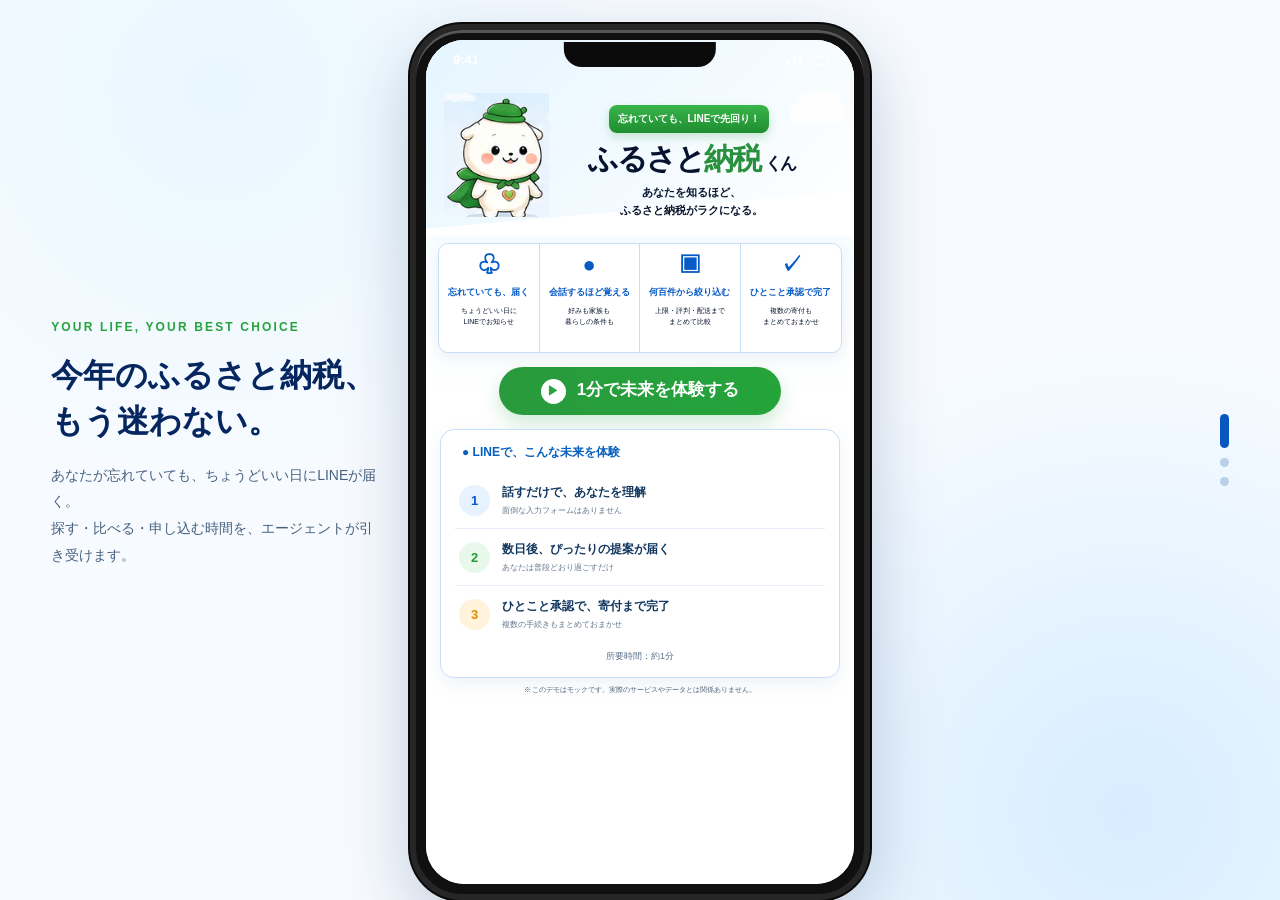
==== index.html @ 5b05bc44 "Initial furusato tax demo" ====
<!doctype html>
<html lang="ja">
<head>
  <meta charset="UTF-8">
  <meta name="viewport" content="width=device-width, initial-scale=1.0">
  <meta name="description" content="ふるさと納税エージェントの体験デモ">
  <title>ふるさと納税くん｜デモ</title>
  <link rel="stylesheet" href="styles.css">
  <style>
    /* LINEの実画面に合わせたチャット表示 */
    .screen-chat { background: #8faed0; }
    .chat-body { padding: 10px 8px 18px; background: #8faed0; }
    .message-row { gap: 7px; margin-bottom: 12px; }
    .mascot-tiny { width: 32px; height: 32px; }
    .profile-confirm-hero .profile-avatar {
      width: 50px;
      height: 50px;
      background-size: 800px 533px;
      background-position: -28px -267px;
      background-color: #fff;
    }
    .bubble {
      max-width: 76%;
      padding: 7px 10px;
      border-radius: 17px;
      font-size: 12px;
      font-weight: 400;
      line-height: 1.45;
    }
    .message-row.agent .bubble { border-radius: 3px 17px 17px 17px; }
    .message-row.agent .bubble::before {
      left: -6px;
      border-top-width: 7px;
      border-left-width: 7px;
    }
    .message-row.user .bubble {
      padding: 7px 10px;
      background: #8de055;
      border-radius: 17px 3px 17px 17px;
    }
    .message-row.user .bubble::after {
      right: -6px;
      border-top-width: 7px;
      border-right-width: 7px;
      border-top-color: #8de055;
    }
    .bubble time {
      right: -30px;
      bottom: 0;
      font-size: 7px;
      line-height: 1.2;
      color: #40566a;
    }
    .message-row.user .bubble time {
      left: -34px;
      bottom: 0;
      min-width: 27px;
      text-align: right;
    }
    .chat-body .profile-confirm-card,
    .chat-body .proposal-card,
    .chat-body .review-card,
    .chat-body .complete-card,
    .chat-body .one-stop-card,
    .chat-body .memory-card { margin-left: 39px; }
    .quick-replies {
      right: 8px;
      left: 8px;
      width: auto;
      gap: 10px;
      padding: 10px 0 12px;
      pointer-events: none;
    }
    .quick-replies button,
    .quick-replies button:first-child {
      position: relative;
      max-width: calc(100% - 46px);
      width: fit-content;
      min-height: 0;
      padding: 8px 12px;
      border: 0;
      border-radius: 17px 3px 17px 17px;
      background: #8de055;
      color: #17251a;
      text-align: left;
      font-size: 12px;
      font-weight: 400;
      line-height: 1.45;
      white-space: nowrap;
      box-shadow: none;
      pointer-events: auto;
    }
    .quick-replies button::after {
      content: "";
      position: absolute;
      right: -6px;
      top: 0;
      border-top: 7px solid #8de055;
      border-right: 7px solid transparent;
    }
    .quick-replies button:hover { background: #84d94f; box-shadow: none; }
    .quick-replies button:hover::after { border-top-color: #84d94f; }
  </style>
</head>
<body>
  <main class="demo-stage">
    <div class="stage-copy" aria-hidden="true">
      <span>YOUR LIFE, YOUR BEST CHOICE</span>
      <strong>今年のふるさと納税、<br>もう迷わない。</strong>
      <p>あなたが忘れていても、ちょうどいい日にLINEが届く。<br>探す・比べる・申し込む時間を、エージェントが引き受けます。</p>
    </div>

    <section class="phone" aria-label="ふるさと納税エージェント デモ">
      <div class="phone-speaker" aria-hidden="true"></div>
      <div class="phone-screen">
        <div class="status-bar" aria-hidden="true">
          <span>9:41</span>
          <div class="status-icons"><i></i><i></i><i></i><b></b></div>
        </div>

        <section class="screen screen-home is-active" data-screen="home" aria-label="ホーム画面">
          <header class="home-sky">
            <div class="cloud cloud-a"></div><div class="cloud cloud-b"></div>
            <div class="mascot mascot-large" role="img" aria-label="ふるさと納税くん"></div>
            <div class="agent-pill">忘れていても、LINEで先回り！</div>
            <h1>ふるさと<span>納税</span><small>くん</small></h1>
            <p>あなたを知るほど、<br>ふるさと納税がラクになる。</p>
          </header>

          <div class="benefits" aria-label="サービスの特徴">
            <article><b class="icon">♧</b><strong>忘れていても、届く</strong><span>ちょうどいい日に<br>LINEでお知らせ</span></article>
            <article><b class="icon">●</b><strong>会話するほど覚える</strong><span>好みも家族も<br>暮らしの条件も</span></article>
            <article><b class="icon">▣</b><strong>何百件から絞り込む</strong><span>上限・評判・配送まで<br>まとめて比較</span></article>
            <article><b class="icon">✓</b><strong>ひとこと承認で完了</strong><span>複数の寄付も<br>まとめておまかせ</span></article>
          </div>

          <button class="primary-cta" id="start-demo"><span>▶</span> 1分で未来を体験する</button>

          <section class="journey-card">
            <div class="section-title">● LINEで、こんな未来を体験</div>
            <ol>
              <li><b>1</b><span><strong>話すだけで、あなたを理解</strong><small>面倒な入力フォームはありません</small></span></li>
              <li><b>2</b><span><strong>数日後、ぴったりの提案が届く</strong><small>あなたは普段どおり過ごすだけ</small></span></li>
              <li><b>3</b><span><strong>ひとこと承認で、寄付まで完了</strong><small>複数の手続きもまとめておまかせ</small></span></li>
            </ol>
            <p>所要時間：約1分</p>
          </section>
          <p class="mock-note">※ このデモはモックです。実際のサービスやデータとは関係ありません。</p>
        </section>

        <section class="screen screen-notification" data-screen="notification" aria-label="通知画面">
          <div class="wallpaper" aria-hidden="true"><i></i><i></i><i></i></div>
          <div class="app-grid">
            <button class="chat-app" id="chat-app" aria-label="LINEを開く">
              <span class="app-icon"><img src="assets/LINE_APP_iOS.png" alt=""><b class="notify-badge">1</b></span>
              <strong>LINE</strong>
            </button>
          </div>
          <button class="notification-card" id="notification-card" aria-label="通知を開く">
            <img class="mini-app-icon" src="assets/LINE_APP_iOS.png" alt="LINE">
            <span class="notification-copy"><b>ふるさと納税くん</b><small>今</small><strong id="notification-message">あなたに合いそうな、いい返礼品を3つ見つけたよー！ 🎁</strong></span>
          </button>
          <div class="tap-guide"><span>↗</span><p>タップして<br>チャットを開く</p></div>
          <div class="dock" aria-hidden="true"><i>☎</i><i>✉</i><i>◉</i><i>●</i></div>
        </section>

        <section class="screen screen-chat" data-screen="chat" aria-label="チャット画面">
          <header class="chat-header">
            <button class="icon-button" id="back-home" aria-label="ホームに戻る">‹</button>
            <div class="chat-title"><h2>ふるさと納税くん</h2></div>
            <div class="chat-actions"><button class="icon-button" aria-label="検索">⌕</button><button class="icon-button" aria-label="メニュー">☰</button></div>
          </header>
          <div class="chat-body" id="chat-body" aria-live="polite">
            <div class="day-label">11月20日</div>
            <div id="dynamic-messages"></div>
          </div>
          <div class="quick-replies is-hidden" id="quick-replies"></div>
          <div class="composer" aria-hidden="true"><b>＋</b><span>▣</span><span>▧</span><p>メッセージを入力</p><span>☺</span><span>♩</span></div>
        </section>
        <div class="time-transition" id="time-transition" aria-hidden="true"><small id="transition-label">プロフィールを保存しました</small><strong id="transition-title">5日後</strong><span id="transition-date">11月25日</span></div>
      </div>
    </section>

    <nav class="screen-dots" aria-label="画面進行"><button class="is-current" data-nav="home" aria-label="ホーム画面"></button><button data-nav="notification" aria-label="通知画面"></button><button data-nav="chat" aria-label="チャット画面"></button></nav>
  </main>
  <script src="app.js"></script>
</body>
</html>
---- styles.css ----
:root{--navy:#06265f;--blue:#0757bf;--green:#26a33c;--pale:#eaf6ff;--ink:#07142d;--line:#c7def8;--shadow:0 24px 70px rgba(6,38,95,.22)}
.chat-body .profile-confirm-card,.chat-body .proposal-card,.chat-body .review-card,.chat-body .complete-card,.chat-body .one-stop-card,.chat-body .memory-card{margin-left:43px}
*{box-sizing:border-box}html,body{margin:0;min-height:100%;font-family:-apple-system,BlinkMacSystemFont,"Hiragino Sans","Yu Gothic UI",Meiryo,sans-serif;color:var(--ink)}button{font:inherit}body{background:radial-gradient(circle at 17% 10%,#e9f7ff 0,transparent 30%),radial-gradient(circle at 88% 90%,#d7edff 0,transparent 34%),#f7fbff;overflow:hidden}.demo-stage{height:100vh;min-height:760px;display:grid;place-items:center;position:relative;padding:24px}.stage-copy{position:absolute;left:max(4vw,38px);top:50%;transform:translateY(-50%);width:330px;color:var(--navy)}.stage-copy span{font-size:12px;font-weight:800;letter-spacing:.18em;color:var(--green)}.stage-copy strong{display:block;font-size:32px;line-height:1.45;margin:17px 0}.stage-copy p{font-size:14px;line-height:1.9;color:#47617f}.phone{height:min(920px,calc(100vh - 44px));aspect-ratio:9/19.3;background:#101010;border:6px solid #262626;border-radius:52px;padding:10px;box-shadow:0 3px 0 #555 inset,0 0 0 2px #090909,var(--shadow);position:relative}.phone-speaker{position:absolute;z-index:20;top:12px;left:50%;transform:translateX(-50%);width:34%;height:25px;border-radius:0 0 18px 18px;background:#0b0b0c}.phone-screen{height:100%;border-radius:38px;overflow:hidden;position:relative;background:#fff}.status-bar{height:38px;position:absolute;inset:0 0 auto;z-index:15;color:#fff;display:flex;align-items:center;justify-content:space-between;padding:0 25px 0 27px;font-size:13px;font-weight:800;pointer-events:none}.status-icons{display:flex;align-items:flex-end;gap:3px}.status-icons i{display:block;width:3px;background:white;border-radius:2px}.status-icons i:nth-child(1){height:5px}.status-icons i:nth-child(2){height:8px}.status-icons i:nth-child(3){height:11px}.status-icons b{width:19px;height:9px;border:1.5px solid white;border-radius:3px;margin-left:5px}.screen{position:absolute;inset:0;opacity:0;visibility:hidden;transform:translateX(30px);transition:opacity .38s ease,transform .38s ease,visibility .38s;overflow:hidden}.screen.is-active{opacity:1;visibility:visible;transform:none}.screen-home{background:linear-gradient(#eff9ff,#fff 43%);overflow-y:auto;padding-bottom:18px}.home-sky{height:215px;position:relative;padding-top:72px;text-align:center;background:linear-gradient(135deg,#e5f5ff,#fff)}.home-sky:after{content:"";position:absolute;inset:auto 0 0;height:45px;background:linear-gradient(175deg,transparent 45%,#fff 46%)}.cloud{position:absolute;width:55px;height:19px;background:white;border-radius:20px;opacity:.9}.cloud:before,.cloud:after{content:"";position:absolute;background:white;border-radius:50%}.cloud:before{width:25px;height:25px;left:8px;top:-11px}.cloud:after{width:32px;height:32px;right:3px;top:-14px}.cloud-a{top:64px;right:10px}.cloud-b{top:165px;right:30px;transform:scale(.7)}.agent-pill{position:relative;z-index:3;display:inline-block;background:linear-gradient(#39b54a,#1e8d30);color:#fff;border-radius:8px;padding:8px 12px 9px;font-size:12px;font-weight:800;box-shadow:0 4px 10px rgba(35,155,54,.23)}.home-sky h1{position:relative;z-index:2;margin:12px 0 2px 118px;font-family:serif;font-size:36px;line-height:1;color:#06132e;letter-spacing:-3px}.home-sky h1 span{color:#29913d}.home-sky h1 small{font-size:20px;margin-left:5px}.home-sky p{position:relative;z-index:2;margin:10px 0 0 120px;font-family:serif;font-weight:700;font-size:13px;line-height:1.7}.mascot{background-image:url("assets/design-reference.png");background-repeat:no-repeat;flex:0 0 auto}.mascot-large{position:absolute;z-index:4;left:18px;top:56px;width:128px;height:151px;background-size:1536px 1024px;background-position:-37px -63px}.benefits{margin:8px 12px 14px;display:grid;grid-template-columns:repeat(4,1fr);border:1px solid var(--line);border-radius:10px;overflow:hidden;background:#fff;box-shadow:0 5px 14px rgba(35,92,148,.08)}.benefits article{text-align:center;padding:10px 3px 9px;min-height:108px;border-right:1px solid var(--line)}.benefits article:last-child{border:0}.benefits .icon{display:block;color:#075bc6;font-size:22px;line-height:1;margin-bottom:9px}.benefits strong{display:block;color:#075bc6;font-size:9px;line-height:1.65;white-space:nowrap}.benefits span{display:block;margin-top:5px;font-size:7px;line-height:1.6}.primary-cta{display:block;width:66%;height:48px;border:0;border-radius:28px;margin:0 auto 14px;color:white;background:linear-gradient(90deg,#299a3d,#24a43b);font-size:17px;font-weight:800;box-shadow:0 8px 18px rgba(38,160,57,.22);cursor:pointer;transition:.2s}.primary-cta:hover{transform:translateY(-2px);box-shadow:0 11px 24px rgba(38,160,57,.32)}.primary-cta span{display:inline-grid;place-items:center;width:25px;height:25px;border-radius:50%;background:#fff;color:#2ba33e;margin-right:6px;font-size:12px}.profile-card{margin:0 11px;border:1px solid var(--line);border-radius:12px;background:rgba(255,255,255,.9);padding:7px}.section-title{font-size:12px;font-weight:800;color:#0860bd;padding:1px 7px 8px}.section-title small{font-size:7px;font-weight:600}.profile-head{display:flex;align-items:center;border:1px solid #d5e5fa;border-radius:9px;padding:6px 10px;height:81px}.profile-avatar{width:65px;height:68px;background-image:url("assets/design-reference.png");background-size:1536px 1024px;background-position:-54px -515px;background-repeat:no-repeat;border-radius:50%;margin-right:12px}.profile-head h2{font-size:15px;margin:0 0 5px}.profile-head h2 small{font-size:10px}.profile-head h2 em{font-style:normal;font-size:9px;color:#1462b8;background:#ddebff;border-radius:12px;padding:5px 8px}.profile-head p{font-size:10px;margin:2px 0;font-weight:700}.profile-head p strong{font-size:15px}.profile-grid{display:grid;grid-template-columns:1fr 1fr;gap:5px;margin-top:6px}.profile-grid article{border:1px solid #bed9fb;border-radius:8px;padding:7px 9px;min-height:67px}.profile-grid h3{margin:0 0 4px;font-size:11px;color:#ff4b6b}.profile-grid h3 span{color:#075bc6;margin-left:4px}.profile-grid p{font-size:8.5px;line-height:1.55;margin:0}.mock-note{text-align:center;font-size:7px;color:#52657d;margin:9px 0 0}.screen-notification{background:linear-gradient(145deg,#06306f 0%,#006084 40%,#02a48e 100%)}.wallpaper{position:absolute;inset:0;overflow:hidden}.wallpaper i{position:absolute;background:rgba(0,199,174,.36);clip-path:polygon(100% 0,15% 30%,100% 100%)}.wallpaper i:nth-child(1){width:420px;height:500px;right:-150px;top:0}.wallpaper i:nth-child(2){width:500px;height:500px;left:-120px;bottom:-170px;transform:rotate(30deg);background:rgba(1,27,107,.38)}.wallpaper i:nth-child(3){width:350px;height:400px;right:-150px;bottom:-60px;background:rgba(0,220,174,.32)}.app-grid{position:absolute;top:85px;left:31px}.chat-app{border:0;background:transparent;color:white;cursor:pointer;padding:0;text-align:left}.app-icon{display:grid;place-items:center;width:70px;height:70px;border-radius:18px;background:linear-gradient(145deg,#00df63,#00b63e);position:relative;box-shadow:0 8px 20px rgba(0,0,0,.18)}.app-icon i,.mini-app-icon{font-style:normal;color:#00c84e;background:white;border-radius:50%;width:42px;height:32px;display:grid;place-items:center}.notify-badge{position:absolute;right:-7px;top:-9px;width:25px;height:25px;border-radius:50%;background:#ff3926;color:#fff;display:grid;place-items:center;font-size:14px}.chat-app strong{display:block;font-size:11px;margin-top:10px}.notification-card{position:absolute;z-index:4;top:205px;left:18px;right:18px;border:0;border-radius:17px;background:rgba(244,250,255,.88);backdrop-filter:blur(12px);padding:16px 14px;display:flex;gap:12px;text-align:left;box-shadow:0 8px 30px rgba(0,0,0,.12);cursor:pointer;color:var(--ink);animation:drop-in .65s cubic-bezier(.2,.8,.2,1)}.mini-app-icon{width:43px;height:43px;background:#06cb4f;color:#fff;font-size:0}.mini-app-icon:after{content:"●";font-size:13px;color:#06cb4f;background:white;border-radius:50%;width:29px;height:23px;display:grid;place-items:center}.notification-copy{flex:1;position:relative}.notification-copy>b{font-size:15px}.notification-copy small{position:absolute;right:0;top:2px;color:#44515f}.notification-copy strong{font-size:13px;line-height:1.7;display:block;margin-top:13px}.tap-guide{position:absolute;top:425px;left:0;right:0;text-align:center;color:white}.tap-guide span{font-size:65px;display:block;transform:rotate(-15deg);font-family:serif}.tap-guide p{font-size:18px;line-height:1.6;margin:-2px 0}.dock{position:absolute;left:17px;right:17px;bottom:17px;height:82px;border-radius:24px;background:rgba(255,255,255,.2);backdrop-filter:blur(12px);display:flex;align-items:center;justify-content:space-around}.dock i{font-style:normal;width:53px;height:53px;border-radius:13px;background:#0ec859;color:#fff;display:grid;place-items:center;font-size:26px}.dock i:nth-child(2){background:#0aaaf3}.dock i:nth-child(3){background:#1db7e8}.dock i:nth-child(4){background:linear-gradient(#eee,#65686c)}
.screen-chat{background:#dcefff;padding-top:38px;display:flex;flex-direction:column}.chat-header{height:57px;background:linear-gradient(90deg,#07306b,#05275e);display:flex;align-items:center;padding:7px 8px;color:white;flex:0 0 auto}.chat-header .icon-button{border:0;background:transparent;color:#fff;font-size:29px;line-height:1;cursor:pointer;padding:3px 7px}.chat-header h2{font-size:14px;margin:0}.chat-header p{font-size:7px;margin:2px 0 0;font-weight:700}.chat-header p i{display:inline-block;width:7px;height:7px;border-radius:50%;background:#41c944}.header-spacer{flex:1}.mascot-small{width:38px;height:38px;background-size:420px 280px;background-position:-10px -17px;border-radius:50%;margin-right:7px}.chat-body{flex:1;overflow-y:auto;padding:11px 10px 18px;scroll-behavior:smooth;background:linear-gradient(135deg,rgba(255,255,255,.25),rgba(131,190,246,.35))}.chat-body::-webkit-scrollbar{width:0}.day-label{text-align:center;font-size:8px;color:#5d7390;margin-bottom:7px}.message-row{display:flex;align-items:flex-start;margin:0 0 9px;gap:7px;animation:message-in .35s ease both}.message-row.user{justify-content:flex-end}.mascot-tiny{width:34px;height:34px;border-radius:50%;background-size:420px 280px;background-position:-10px -17px}.bubble{position:relative;max-width:76%;border-radius:12px;background:white;padding:10px 11px 15px;font-size:10.5px;font-weight:650;line-height:1.55;box-shadow:0 2px 6px rgba(17,65,118,.05)}.message-row.user .bubble{background:#aee66f;border-radius:12px 2px 12px 12px;padding-bottom:9px}.bubble time{position:absolute;right:-29px;bottom:1px;font-size:6px;color:#526275;font-weight:500;white-space:nowrap}.message-row.user .bubble time{right:auto;left:-37px;text-align:right}.proposal-card{background:white;border-radius:14px;padding:11px 10px;margin:5px 5px 11px 25px;box-shadow:0 4px 13px rgba(35,80,130,.08)}.proposal-card h3{font-size:10px;margin:0 0 8px}.products{display:grid;grid-template-columns:repeat(3,1fr);gap:5px}.products>div{min-width:0}.product-photo{height:57px;border-radius:5px;display:flex;align-items:flex-end;padding:4px;color:white;text-shadow:0 1px 3px #000;font-size:7px;font-weight:800;background-image:linear-gradient(135deg,rgba(0,0,0,.05),rgba(0,0,0,.2)),url("assets/design-reference.png");background-size:1536px 1024px}.product-photo.beef{background-position:-1010px -542px}.product-photo.paper{background-position:-1154px -542px}.product-photo.rice{background-position:-1300px -542px}.products b{display:block;font-size:7px;line-height:1.35;margin-top:3px;white-space:nowrap;overflow:hidden;text-overflow:ellipsis}.products strong{display:block;font-size:9px;margin-top:2px}.products em{font-style:normal;background:#28a341;color:#fff;padding:2px 4px;border-radius:3px;font-size:6px}.products em.cold{background:#0870d6}.proposal-summary{display:grid;grid-template-columns:.8fr 1fr 1.5fr;margin-top:9px;padding-top:8px;border-top:1px solid #e2e8ef}.proposal-summary p{margin:0;padding:0 7px;border-right:1px solid #e1e6ed;font-size:7px}.proposal-summary p:first-child{padding-left:0}.proposal-summary p span,.proposal-summary p strong{display:block}.proposal-summary p strong{font-size:10px;margin-top:3px}.proposal-summary p i{display:block;height:5px;background:#e6e9ed;border-radius:3px;margin-top:5px}.proposal-summary p i b{display:block;width:88%;height:100%;background:#36a448;border-radius:3px}.proposal-summary ul{list-style:none;margin:0;padding:0 0 0 9px;font-size:6px;line-height:1.7}.proposal-summary li:before{content:"✓";color:#22a63e;font-weight:800;margin-right:4px}.proposal-summary li:first-child{color:#ff4367;font-weight:800}.quick-replies{height:45px;display:flex;gap:6px;align-items:center;padding:5px 11px;background:#dcefff;overflow-x:auto;flex:0 0 auto}.quick-replies button{flex:1;min-width:max-content;height:31px;border:1px solid #249b37;border-radius:18px;background:#fff;color:#17364a;font-size:9px;font-weight:700;padding:0 12px;cursor:pointer;transition:.2s}.quick-replies button:first-child{background:#2aa23f;color:white}.quick-replies button:hover{transform:translateY(-1px);box-shadow:0 4px 10px rgba(28,110,44,.16)}.quick-replies.is-hidden{display:none}.composer{height:50px;display:flex;align-items:center;gap:11px;padding:6px 11px;background:white;flex:0 0 auto;color:#53657c}.composer b{font-size:23px;font-weight:300}.composer p{flex:1;height:33px;border-radius:18px;background:#f1f3f6;color:#acb5c0;margin:0;padding:9px 13px;font-size:8px}.screen-dots{position:absolute;right:max(4vw,38px);top:50%;transform:translateY(-50%);display:flex;flex-direction:column;gap:10px}.screen-dots button{width:9px;height:9px;border:0;border-radius:50%;background:#b8d1e9;padding:0;cursor:pointer}.screen-dots button.is-current{height:34px;border-radius:6px;background:var(--blue)}.processing-card,.complete-card{margin:8px 4px 12px 25px;background:white;border-radius:14px;padding:14px;box-shadow:0 5px 18px rgba(21,72,127,.12);animation:message-in .35s ease both}.processing-card h3,.complete-card h3{font-size:12px;margin:0 0 10px}.steps{display:grid;gap:8px}.step{display:flex;align-items:center;gap:8px;font-size:9px;color:#8a97a6}.step i{width:18px;height:18px;border:2px solid #cad4de;border-radius:50%;display:grid;place-items:center;font-style:normal;font-size:8px}.step.is-done{color:#17344e;font-weight:700}.step.is-done i{border-color:#28a442;background:#28a442;color:white}.step.is-active{color:#075bc6;font-weight:800}.step.is-active i{border-color:#0870d6;border-top-color:transparent;animation:spin .7s linear infinite}.complete-card{text-align:center;border:2px solid #48b85b}.complete-card .check{width:48px;height:48px;border-radius:50%;background:#31aa47;color:white;display:grid;place-items:center;margin:0 auto 8px;font-size:25px}.complete-card h3{font-size:16px;color:#188b31}.complete-card p{font-size:9px;line-height:1.6}.delivery-list{text-align:left;border-top:1px solid #e2e8ef;margin-top:9px;padding-top:8px}.delivery-list div{display:flex;justify-content:space-between;font-size:8px;margin:5px 0}.restart-button{border:0;background:#075bc6;color:#fff;border-radius:20px;padding:9px 18px;font-size:9px;font-weight:800;cursor:pointer;margin-top:8px}@keyframes drop-in{from{opacity:0;transform:translateY(-35px)}to{opacity:1;transform:none}}@keyframes message-in{from{opacity:0;transform:translateY(10px) scale(.98)}to{opacity:1;transform:none}}@keyframes spin{to{transform:rotate(360deg)}}
@media(max-width:1050px){.stage-copy{display:none}.screen-dots{right:24px}}@media(max-height:800px){.phone{border-radius:40px}.phone-screen{border-radius:29px}.profile-grid article{min-height:60px}.home-sky{height:195px;padding-top:62px}.mascot-large{top:49px;transform:scale(.9);transform-origin:left top}.benefits{margin-top:4px}.profile-head{height:72px}.profile-grid p{font-size:7.5px}}
@media(prefers-reduced-motion:reduce){*,*:before,*:after{animation-duration:.01ms!important;transition-duration:.01ms!important;scroll-behavior:auto!important}}
.app-icon i{width:48px;height:35px;font-size:9px;font-weight:900;letter-spacing:-.06em}.mini-app-icon{font-size:7px;font-weight:900;color:#06cb4f;flex:0 0 auto}.mini-app-icon:after{display:none}
.phone{width:min(460px,calc(100vw - 24px));height:min(920px,calc(100vh - 24px));aspect-ratio:auto}.home-sky{height:196px;padding-top:65px}.mascot-large{left:18px;top:53px;transform:scale(.82);transform-origin:left top}.agent-pill{margin-left:98px;padding:7px 9px;font-size:10px;white-space:nowrap}.home-sky h1{margin:11px 0 2px 103px;font-size:30px;letter-spacing:-2px;white-space:nowrap}.home-sky h1 small{font-size:17px}.home-sky p{margin:9px 0 0 103px;font-size:11px;line-height:1.65}.benefits{margin-top:7px}.profile-grid article{min-height:64px}.profile-cta{display:block;width:100%;height:39px;border:0;border-radius:22px;margin:7px 0 0;background:linear-gradient(90deg,#0951bb,#0a68db);color:#fff;font-size:12px;font-weight:800;cursor:pointer}.mock-note{margin-top:7px}
@media(max-width:480px){.demo-stage{padding:12px}.phone{width:calc(100vw - 24px);height:calc(100vh - 24px)}.screen-dots{display:none}}
.journey-card{margin:7px 14px 0;border:1px solid var(--line);border-radius:14px;background:#fff;padding:13px 14px;box-shadow:0 6px 18px rgba(35,92,148,.08)}.journey-card ol{list-style:none;margin:3px 0 8px;padding:0}.journey-card li{display:flex;align-items:center;gap:12px;padding:12px 4px;border-bottom:1px solid #e5eef8}.journey-card li:last-child{border-bottom:0}.journey-card li>b{width:31px;height:31px;border-radius:50%;display:grid;place-items:center;background:#e7f2ff;color:#075bc6;font-size:13px}.journey-card li:nth-child(2)>b{background:#e8f8eb;color:#229b38}.journey-card li:nth-child(3)>b{background:#fff3dc;color:#e18b00}.journey-card li span{display:flex;flex-direction:column}.journey-card li strong{font-size:12px;color:#12375f}.journey-card li small{font-size:8px;color:#65778b;margin-top:4px}.journey-card>p{text-align:center;margin:8px 0 1px;font-size:9px;color:#58708b}.time-transition{position:absolute;z-index:40;inset:0;background:rgba(1,10,27,.96);color:white;display:flex;flex-direction:column;align-items:center;justify-content:center;opacity:0;visibility:hidden;transition:opacity .45s ease,visibility .45s}.time-transition.is-visible{opacity:1;visibility:visible}.time-transition small{font-size:10px;letter-spacing:.08em;color:#9db1c9;margin-bottom:22px}.time-transition strong{font-family:serif;font-size:42px;letter-spacing:.16em;margin-left:.16em}.time-transition span{font-size:13px;margin-top:15px;color:#c7d8eb}.profile-confirm-card,.review-card{margin:7px 4px 12px 25px;background:#fff;border-radius:14px;overflow:hidden;box-shadow:0 5px 18px rgba(21,72,127,.13);animation:message-in .35s ease both}.profile-confirm-hero{display:flex;align-items:center;gap:9px;padding:10px 13px;background:linear-gradient(135deg,#eaf6ff,#fff)}.profile-confirm-hero .profile-avatar{width:50px;height:50px;margin:0}.profile-confirm-hero small{font-size:7px;color:#2871b9}.profile-confirm-hero h3{font-size:13px;margin:3px 0 0}.profile-confirm-limit{padding:11px 13px;background:#075bc6;color:#fff}.profile-confirm-limit span,.profile-confirm-limit small{display:block;font-size:7px}.profile-confirm-limit strong{display:block;font-size:19px;margin:3px 0}.profile-confirm-limit small{opacity:.78}.profile-confirm-card dl{display:grid;grid-template-columns:1fr 1fr;margin:0;padding:8px 12px;gap:0}.profile-confirm-card dl div{padding:7px;border-bottom:1px solid #e4ebf3}.profile-confirm-card dt{font-size:7px;color:#63758a;margin-bottom:3px}.profile-confirm-card dd{font-size:8.5px;line-height:1.5;font-weight:700;margin:0}.profile-confirm-card>p{font-size:8px;text-align:center;margin:2px 10px 8px}.flex-actions{display:flex;border-top:1px solid #e1e8ef}.flex-actions button{flex:1;border:0;background:#fff;color:#075bc6;font-size:9px;font-weight:800;padding:11px 4px;cursor:pointer}.flex-actions button:first-child{background:#26a33c;color:#fff}.bubble small{font-size:8px;color:#68798c}.proposal-link{display:block;margin-top:9px;border-top:1px solid #e1e8ef;padding-top:8px;text-align:center;color:#075bc6;font-size:8px;font-weight:800;text-decoration:none}.product-photo.fruit{background-image:linear-gradient(135deg,#ff9f43,#ff5d78)}.review-card{padding:13px}.review-card h3{font-size:12px;margin:0 0 9px}.review-total{display:flex;justify-content:space-between;align-items:center;background:#eef7ff;border-radius:8px;padding:9px 10px;margin-bottom:8px}.review-total span{font-size:8px}.review-total strong{font-size:14px;color:#075bc6}.review-card dl{margin:0}.review-card dl div{display:flex;justify-content:space-between;padding:6px 2px;border-bottom:1px solid #e5ebf2;font-size:8px}.review-card dt{color:#68788b}.review-card dd{margin:0;font-weight:800;text-align:right}.review-card>p{font-size:7px;line-height:1.5;color:#68788b;margin:8px 0 0}.screen-dots button{pointer-events:none}.screen-dots button:first-child{pointer-events:auto}
.quick-replies{position:absolute;z-index:12;right:10px;bottom:50px;left:auto;width:auto;height:auto;max-height:190px;padding:8px 0;display:flex;flex-direction:column;align-items:flex-end;gap:6px;background:transparent;overflow-y:auto}.quick-replies button,.quick-replies button:first-child{flex:0 0 auto;min-width:0;max-width:220px;width:fit-content;height:auto;min-height:33px;padding:8px 13px;border:1px solid #8bcf55;border-radius:16px 3px 16px 16px;background:#b8e986;color:#17352b;text-align:right;font-size:10px;font-weight:750;line-height:1.35;box-shadow:0 3px 8px rgba(47,103,53,.14)}.quick-replies button:hover{background:#a9df74;transform:translateX(-2px);box-shadow:0 5px 12px rgba(47,103,53,.2)}.quick-replies.is-hidden{display:none}
.app-icon{background:none;box-shadow:none;border-radius:18px;overflow:visible}.app-icon img{display:block;width:70px;height:70px;border-radius:18px}.mini-app-icon{display:block;width:43px;height:43px;border-radius:10px;background:none;object-fit:cover}.phone-screen.is-chat .status-bar{color:#111;background:#fff}.phone-screen.is-chat .status-icons i{background:#111}.phone-screen.is-chat .status-icons b{border-color:#111}.screen-chat{background:#8eafd0}.chat-header{height:52px;display:grid;grid-template-columns:62px 1fr 78px;align-items:center;padding:2px 5px;background:#fff;color:#111;border-bottom:1px solid #e6e6e6;box-shadow:none}.chat-header .icon-button{color:#111;font-size:24px;padding:3px 7px}.chat-header>#back-home{justify-self:start;font-size:34px;font-weight:300}.chat-title{text-align:center;min-width:0}.chat-title h2{font-size:14px;font-weight:700;white-space:nowrap;overflow:hidden;text-overflow:ellipsis}.chat-actions{display:flex;justify-content:flex-end;align-items:center}.chat-actions .icon-button:first-child{font-size:25px;transform:rotate(-12deg)}.chat-actions .icon-button:last-child{font-size:20px}.chat-body{background:#8eafd0;padding:12px 10px 18px}.day-label{display:table;margin:2px auto 12px;padding:3px 9px;border-radius:11px;background:rgba(83,111,139,.42);color:#fff;font-size:8px}.message-row{gap:8px;margin-bottom:12px}.mascot-tiny{width:35px;height:35px}.bubble{max-width:78%;border-radius:14px;padding:9px 11px 14px;font-size:12px;font-weight:450;line-height:1.48;box-shadow:none}.message-row.agent .bubble{border-radius:3px 14px 14px 14px}.message-row.agent .bubble:before{content:"";position:absolute;left:-6px;top:0;border-top:7px solid #fff;border-left:7px solid transparent}.message-row.user .bubble{background:#8de055;border-radius:14px 3px 14px 14px;padding:9px 11px 13px}.message-row.user .bubble:after{content:"";position:absolute;right:-6px;top:0;border-top:7px solid #8de055;border-right:7px solid transparent}.bubble time{right:-31px;bottom:1px;font-size:7px;color:#40566a}.message-row.user .bubble time{left:-41px}.composer{height:52px;gap:10px;padding:7px 10px;border-top:1px solid #e8e8e8;background:#fff;color:#57616c}.composer b{font-size:26px}.composer span{font-size:17px}.composer p{height:34px;padding:9px 13px;border:1px solid #eceff1;background:#f5f6f7;color:#a8afb7;font-size:10px}.quick-replies button,.quick-replies button:first-child{border-color:#72c343;background:#8de055;color:#17251a;box-shadow:none}.quick-replies button:hover{background:#80d54c}.profile-confirm-card,.proposal-card,.review-card,.complete-card{box-shadow:none}
.campaign-badge{display:inline-block;margin:-1px 0 8px;padding:4px 7px;border-radius:9px;background:#fff2d8;color:#b26a00;font-size:7px;font-weight:800}.one-stop-card{margin:7px 4px 12px 25px;background:#fff;border-radius:14px;overflow:hidden;animation:message-in .35s ease both}.one-stop-head{padding:12px 13px;background:linear-gradient(135deg,#e7f8eb,#fff)}.one-stop-head span{font-size:7px;color:#26943a;font-weight:800}.one-stop-head h3{font-size:14px;margin:3px 0 0}.one-stop-card dl{margin:0;padding:8px 12px}.one-stop-card dl div{display:flex;justify-content:space-between;padding:7px 2px;border-bottom:1px solid #e8edf2;font-size:8px}.one-stop-card dt{color:#69798b}.one-stop-card dd{margin:0;font-weight:800}.one-stop-card>p{margin:0;padding:3px 13px 12px;color:#68798b;font-size:7px;line-height:1.55}.one-stop-complete{border-color:#36a94b}.memory-card{display:flex;gap:10px;margin:7px 4px 12px 25px;padding:13px;background:#fff;border-radius:14px;animation:message-in .35s ease both}.memory-icon{width:31px;height:31px;flex:0 0 auto;border-radius:50%;display:grid;place-items:center;background:#28a442;color:#fff;font-weight:800}.memory-card>div:last-child{flex:1}.memory-card small{font-size:7px;color:#26943a;font-weight:800}.memory-card h3{font-size:11px;margin:3px 0 8px}.memory-card dl{margin:0}.memory-card dl div{padding:5px 0;border-top:1px solid #e8edf2}.memory-card dt{font-size:7px;color:#68798b}.memory-card dd{font-size:8px;font-weight:800;line-height:1.45;margin:2px 0 0}.time-transition strong{text-align:center;line-height:1.35}.product-photo.fruit{background-image:linear-gradient(135deg,rgba(0,0,0,.02),rgba(0,0,0,.18)),url("assets/shine-muscat.jpg");background-size:cover;background-position:center}.message-product-link{display:block;margin-top:4px;color:#1677d2;text-decoration:underline;overflow-wrap:anywhere;word-break:break-all;font-size:7.5px;line-height:1.45}
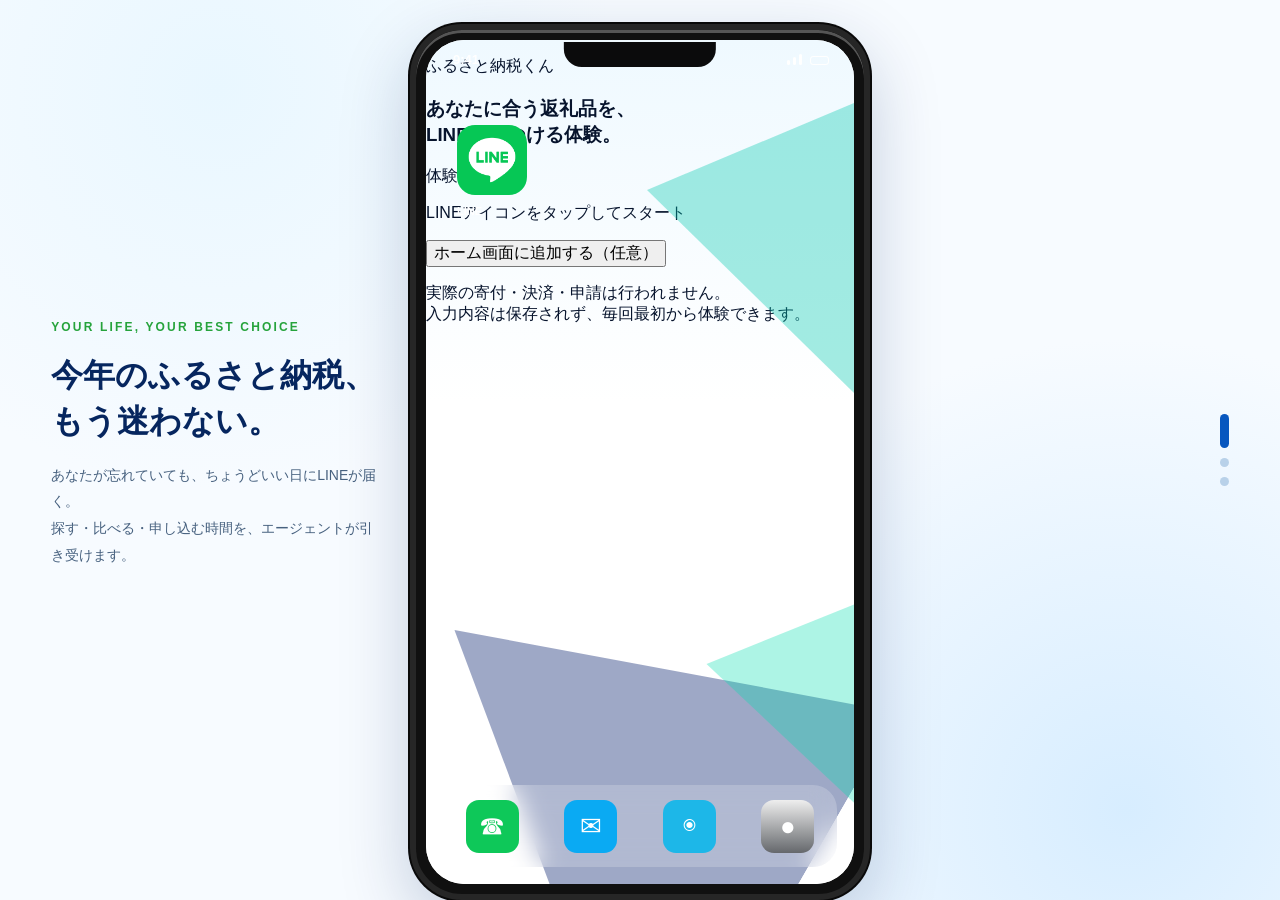
==== commit 862d6c78: "add" ====
--- a/index.html
+++ b/index.html
@@ -2,8 +2,15 @@
 <html lang="ja">
 <head>
   <meta charset="UTF-8">
-  <meta name="viewport" content="width=device-width, initial-scale=1.0">
+  <meta name="viewport" content="width=device-width, initial-scale=1.0, viewport-fit=cover">
   <meta name="description" content="ふるさと納税エージェントの体験デモ">
+  <meta name="theme-color" content="#102e55">
+  <meta name="apple-mobile-web-app-capable" content="yes">
+  <meta name="apple-mobile-web-app-status-bar-style" content="default">
+  <meta name="apple-mobile-web-app-title" content="ふるさと納税デモ">
+  <link rel="manifest" href="manifest.webmanifest">
+  <link rel="apple-touch-icon" href="assets/icon-192.png">
+  <link rel="icon" type="image/png" href="assets/icon-192.png">
   <title>ふるさと納税くん｜デモ</title>
   <link rel="stylesheet" href="styles.css">
   <style>
@@ -101,6 +108,7 @@
     .quick-replies button:hover { background: #84d94f; box-shadow: none; }
     .quick-replies button:hover::after { border-top-color: #84d94f; }
   </style>
+  <link rel="stylesheet" href="mobile.css">
 </head>
 <body>
   <main class="demo-stage">
@@ -119,33 +127,20 @@
         </div>
 
         <section class="screen screen-home is-active" data-screen="home" aria-label="ホーム画面">
-          <header class="home-sky">
-            <div class="cloud cloud-a"></div><div class="cloud cloud-b"></div>
-            <div class="mascot mascot-large" role="img" aria-label="ふるさと納税くん"></div>
-            <div class="agent-pill">忘れていても、LINEで先回り！</div>
-            <h1>ふるさと<span>納税</span><small>くん</small></h1>
-            <p>あなたを知るほど、<br>ふるさと納税がラクになる。</p>
-          </header>
-
-          <div class="benefits" aria-label="サービスの特徴">
-            <article><b class="icon">♧</b><strong>忘れていても、届く</strong><span>ちょうどいい日に<br>LINEでお知らせ</span></article>
-            <article><b class="icon">●</b><strong>会話するほど覚える</strong><span>好みも家族も<br>暮らしの条件も</span></article>
-            <article><b class="icon">▣</b><strong>何百件から絞り込む</strong><span>上限・評判・配送まで<br>まとめて比較</span></article>
-            <article><b class="icon">✓</b><strong>ひとこと承認で完了</strong><span>複数の寄付も<br>まとめておまかせ</span></article>
-          </div>
-
-          <button class="primary-cta" id="start-demo"><span>▶</span> 1分で未来を体験する</button>
-
-          <section class="journey-card">
-            <div class="section-title">● LINEで、こんな未来を体験</div>
-            <ol>
-              <li><b>1</b><span><strong>話すだけで、あなたを理解</strong><small>面倒な入力フォームはありません</small></span></li>
-              <li><b>2</b><span><strong>数日後、ぴったりの提案が届く</strong><small>あなたは普段どおり過ごすだけ</small></span></li>
-              <li><b>3</b><span><strong>ひとこと承認で、寄付まで完了</strong><small>複数の手続きもまとめておまかせ</small></span></li>
-            </ol>
-            <p>所要時間：約1分</p>
-          </section>
-          <p class="mock-note">※ このデモはモックです。実際のサービスやデータとは関係ありません。</p>
+          <div class="wallpaper" aria-hidden="true"><i></i><i></i><i></i></div>
+          <div class="home-heading"><p>ふるさと納税くん</p><h1>あなたに合う返礼品を、<br>LINEで見つける体験。</h1><span>体験デモ</span></div>
+          <div class="app-grid">
+            <button class="chat-app" id="start-demo" aria-label="LINEでデモを始める">
+              <span class="app-icon"><img src="assets/LINE_APP_iOS.png" alt=""></span>
+              <strong>LINE</strong>
+            </button>
+          </div>
+          <p class="home-start-guide">LINEアイコンをタップしてスタート</p>
+          <div class="home-footer">
+            <button class="install-link" id="install-app">ホーム画面に追加する（任意）</button>
+            <p>実際の寄付・決済・申請は行われません。<br>入力内容は保存されず、毎回最初から体験できます。</p>
+          </div>
+          <div class="dock" aria-hidden="true"><i>☎</i><i>✉</i><i>◉</i><i>●</i></div>
         </section>
 
         <section class="screen screen-notification" data-screen="notification" aria-label="通知画面">
@@ -168,21 +163,38 @@
           <header class="chat-header">
             <button class="icon-button" id="back-home" aria-label="ホームに戻る">‹</button>
             <div class="chat-title"><h2>ふるさと納税くん</h2></div>
-            <div class="chat-actions"><button class="icon-button" aria-label="検索">⌕</button><button class="icon-button" aria-label="メニュー">☰</button></div>
+            <div class="chat-actions"><button class="demo-reset" id="restart-demo">最初から</button></div>
           </header>
+          <p class="demo-label">体験デモ · 実際の寄付・決済・申請は行われません</p>
           <div class="chat-body" id="chat-body" aria-live="polite">
-            <div class="day-label">11月20日</div>
+            <div class="day-label">1月1日</div>
             <div id="dynamic-messages"></div>
           </div>
           <div class="quick-replies is-hidden" id="quick-replies"></div>
           <div class="composer" aria-hidden="true"><b>＋</b><span>▣</span><span>▧</span><p>メッセージを入力</p><span>☺</span><span>♩</span></div>
         </section>
-        <div class="time-transition" id="time-transition" aria-hidden="true"><small id="transition-label">プロフィールを保存しました</small><strong id="transition-title">5日後</strong><span id="transition-date">11月25日</span></div>
+        <dialog class="demo-dialog" id="product-dialog" aria-labelledby="product-title">
+          <div class="dialog-heading"><span>返礼品の詳細 · デモ</span><button data-close-dialog aria-label="詳細を閉じる">閉じる</button></div>
+          <div id="product-content"></div>
+          <p class="dialog-note">この画面は体験用です。実際の商品ページへの移動や決済は行いません。</p>
+          <button class="dialog-primary" data-close-dialog>チャットに戻る</button>
+        </dialog>
+        <dialog class="demo-dialog" id="install-dialog" aria-labelledby="install-title">
+          <div class="dialog-heading"><span>いつでもアイコンから起動</span><button data-close-dialog aria-label="追加方法を閉じる">閉じる</button></div>
+          <h2 id="install-title">ホーム画面に追加</h2>
+          <p>追加しなくても、このままデモを体験できます。</p>
+          <h3>iPhone · Safari</h3><ol><li>共有メニューを開く</li><li>「ホーム画面に追加」を選ぶ</li><li>「Webアプリとして開く」があればオンにして「追加」</li></ol>
+          <h3>Android · Chrome</h3><ol><li>メニュー（︙）を開く</li><li>「ホーム画面に追加」または「アプリをインストール」を選ぶ</li><li>画面の案内に沿って追加</li></ol>
+          <p class="dialog-note">項目が見つからない場合は、SafariまたはChromeで開いてください。追加後はホーム画面のアイコンから起動できます。</p>
+          <button class="dialog-primary" data-close-dialog>デモに戻る</button>
+        </dialog>
+        <div class="time-transition" id="time-transition" aria-hidden="true"><small id="transition-label">プロフィールを保存しました</small><strong id="transition-title">数ヶ月後</strong><span id="transition-date">5月1日</span></div>
       </div>
     </section>
 
     <nav class="screen-dots" aria-label="画面進行"><button class="is-current" data-nav="home" aria-label="ホーム画面"></button><button data-nav="notification" aria-label="通知画面"></button><button data-nav="chat" aria-label="チャット画面"></button></nav>
   </main>
   <script src="app.js"></script>
+  <script src="pwa.js"></script>
 </body>
 </html>
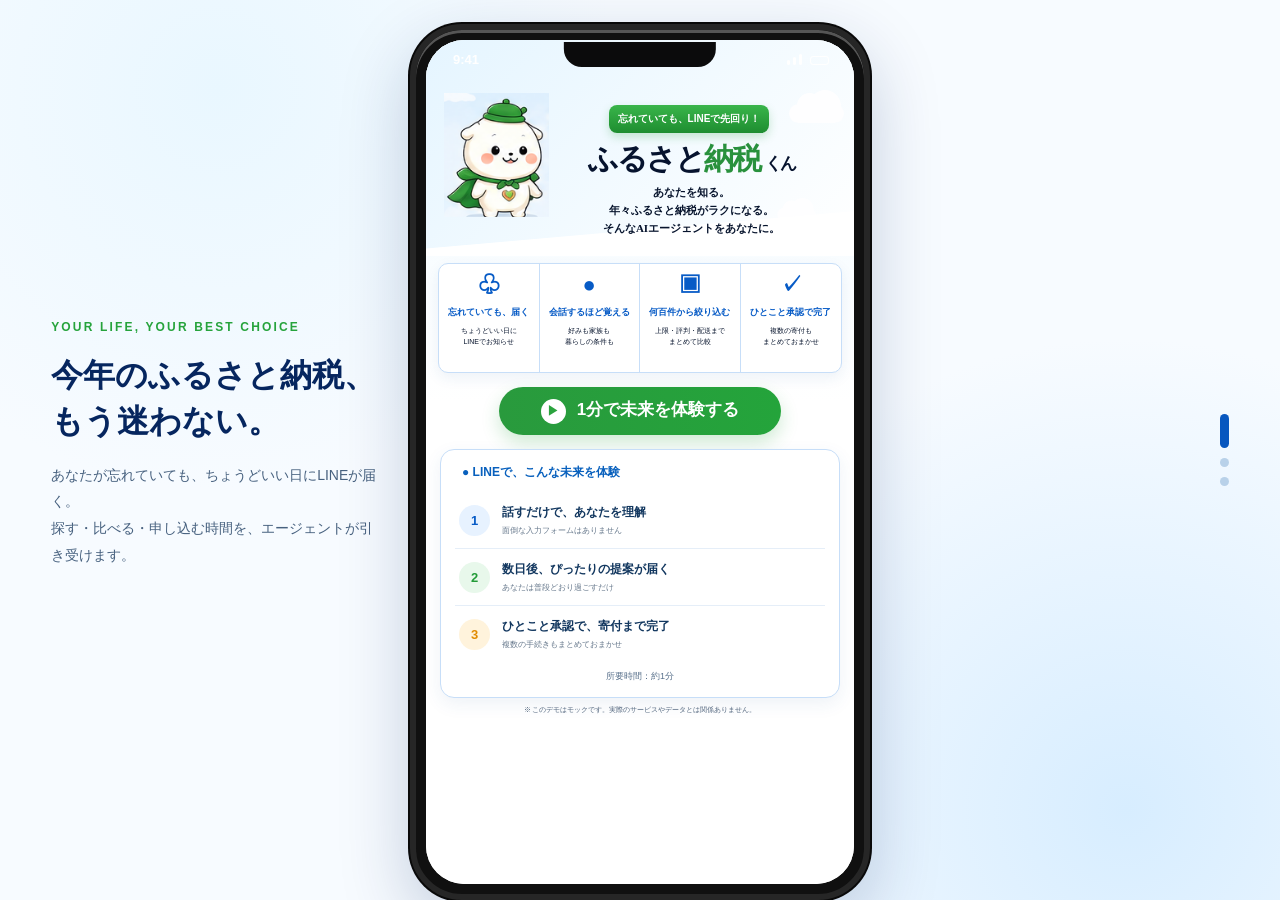
==== commit 6b6763f9: "Make demo responsive and update demo flow and design previews" ====
--- a/index.html
+++ b/index.html
@@ -4,15 +4,17 @@
   <meta charset="UTF-8">
   <meta name="viewport" content="width=device-width, initial-scale=1.0, viewport-fit=cover">
   <meta name="description" content="ふるさと納税エージェントの体験デモ">
-  <meta name="theme-color" content="#102e55">
-  <meta name="apple-mobile-web-app-capable" content="yes">
-  <meta name="apple-mobile-web-app-status-bar-style" content="default">
-  <meta name="apple-mobile-web-app-title" content="ふるさと納税デモ">
-  <link rel="manifest" href="manifest.webmanifest">
-  <link rel="apple-touch-icon" href="assets/icon-192.png">
-  <link rel="icon" type="image/png" href="assets/icon-192.png">
   <title>ふるさと納税くん｜デモ</title>
+  <script>
+    const previewParams = new URLSearchParams(window.location.search);
+    const previewDesign = previewParams.get('design');
+    if (['a', 'b', 'c'].includes(previewDesign)) {
+      document.documentElement.dataset.design = previewDesign;
+    }
+    if (previewParams.get('embed') === '1') document.documentElement.dataset.embed = '';
+  </script>
   <link rel="stylesheet" href="styles.css">
+  <link rel="stylesheet" href="design-variants.css">
   <style>
     /* LINEの実画面に合わせたチャット表示 */
     .screen-chat { background: #8faed0; }
@@ -108,7 +110,6 @@
     .quick-replies button:hover { background: #84d94f; box-shadow: none; }
     .quick-replies button:hover::after { border-top-color: #84d94f; }
   </style>
-  <link rel="stylesheet" href="mobile.css">
 </head>
 <body>
   <main class="demo-stage">
@@ -127,20 +128,33 @@
         </div>
 
         <section class="screen screen-home is-active" data-screen="home" aria-label="ホーム画面">
-          <div class="wallpaper" aria-hidden="true"><i></i><i></i><i></i></div>
-          <div class="home-heading"><p>ふるさと納税くん</p><h1>あなたに合う返礼品を、<br>LINEで見つける体験。</h1><span>体験デモ</span></div>
-          <div class="app-grid">
-            <button class="chat-app" id="start-demo" aria-label="LINEでデモを始める">
-              <span class="app-icon"><img src="assets/LINE_APP_iOS.png" alt=""></span>
-              <strong>LINE</strong>
-            </button>
+          <header class="home-sky">
+            <div class="cloud cloud-a"></div><div class="cloud cloud-b"></div>
+            <div class="mascot mascot-large" role="img" aria-label="ふるさと納税くん"></div>
+            <div class="agent-pill">忘れていても、LINEで先回り！</div>
+            <h1>ふるさと<span>納税</span><small>くん</small></h1>
+            <p>あなたを知る。<br>年々ふるさと納税がラクになる。<br>そんなAIエージェントをあなたに。</p>
+          </header>
+
+          <div class="benefits" aria-label="サービスの特徴">
+            <article><b class="icon">♧</b><strong>忘れていても、届く</strong><span>ちょうどいい日に<br>LINEでお知らせ</span></article>
+            <article><b class="icon">●</b><strong>会話するほど覚える</strong><span>好みも家族も<br>暮らしの条件も</span></article>
+            <article><b class="icon">▣</b><strong>何百件から絞り込む</strong><span>上限・評判・配送まで<br>まとめて比較</span></article>
+            <article><b class="icon">✓</b><strong>ひとこと承認で完了</strong><span>複数の寄付も<br>まとめておまかせ</span></article>
           </div>
-          <p class="home-start-guide">LINEアイコンをタップしてスタート</p>
-          <div class="home-footer">
-            <button class="install-link" id="install-app">ホーム画面に追加する（任意）</button>
-            <p>実際の寄付・決済・申請は行われません。<br>入力内容は保存されず、毎回最初から体験できます。</p>
-          </div>
-          <div class="dock" aria-hidden="true"><i>☎</i><i>✉</i><i>◉</i><i>●</i></div>
+
+          <button class="primary-cta" id="start-demo"><span>▶</span> 1分で未来を体験する</button>
+
+          <section class="journey-card">
+            <div class="section-title">● LINEで、こんな未来を体験</div>
+            <ol>
+              <li><b>1</b><span><strong>話すだけで、あなたを理解</strong><small>面倒な入力フォームはありません</small></span></li>
+              <li><b>2</b><span><strong>数日後、ぴったりの提案が届く</strong><small>あなたは普段どおり過ごすだけ</small></span></li>
+              <li><b>3</b><span><strong>ひとこと承認で、寄付まで完了</strong><small>複数の手続きもまとめておまかせ</small></span></li>
+            </ol>
+            <p>所要時間：約1分</p>
+          </section>
+          <p class="mock-note">※ このデモはモックです。実際のサービスやデータとは関係ありません。</p>
         </section>
 
         <section class="screen screen-notification" data-screen="notification" aria-label="通知画面">
@@ -163,9 +177,8 @@
           <header class="chat-header">
             <button class="icon-button" id="back-home" aria-label="ホームに戻る">‹</button>
             <div class="chat-title"><h2>ふるさと納税くん</h2></div>
-            <div class="chat-actions"><button class="demo-reset" id="restart-demo">最初から</button></div>
+            <div class="chat-actions"><button class="icon-button" aria-label="検索">⌕</button><button class="icon-button" aria-label="メニュー">☰</button></div>
           </header>
-          <p class="demo-label">体験デモ · 実際の寄付・決済・申請は行われません</p>
           <div class="chat-body" id="chat-body" aria-live="polite">
             <div class="day-label">1月1日</div>
             <div id="dynamic-messages"></div>
@@ -173,21 +186,11 @@
           <div class="quick-replies is-hidden" id="quick-replies"></div>
           <div class="composer" aria-hidden="true"><b>＋</b><span>▣</span><span>▧</span><p>メッセージを入力</p><span>☺</span><span>♩</span></div>
         </section>
-        <dialog class="demo-dialog" id="product-dialog" aria-labelledby="product-title">
-          <div class="dialog-heading"><span>返礼品の詳細 · デモ</span><button data-close-dialog aria-label="詳細を閉じる">閉じる</button></div>
-          <div id="product-content"></div>
-          <p class="dialog-note">この画面は体験用です。実際の商品ページへの移動や決済は行いません。</p>
-          <button class="dialog-primary" data-close-dialog>チャットに戻る</button>
-        </dialog>
-        <dialog class="demo-dialog" id="install-dialog" aria-labelledby="install-title">
-          <div class="dialog-heading"><span>いつでもアイコンから起動</span><button data-close-dialog aria-label="追加方法を閉じる">閉じる</button></div>
-          <h2 id="install-title">ホーム画面に追加</h2>
-          <p>追加しなくても、このままデモを体験できます。</p>
-          <h3>iPhone · Safari</h3><ol><li>共有メニューを開く</li><li>「ホーム画面に追加」を選ぶ</li><li>「Webアプリとして開く」があればオンにして「追加」</li></ol>
-          <h3>Android · Chrome</h3><ol><li>メニュー（︙）を開く</li><li>「ホーム画面に追加」または「アプリをインストール」を選ぶ</li><li>画面の案内に沿って追加</li></ol>
-          <p class="dialog-note">項目が見つからない場合は、SafariまたはChromeで開いてください。追加後はホーム画面のアイコンから起動できます。</p>
-          <button class="dialog-primary" data-close-dialog>デモに戻る</button>
-        </dialog>
+        <button class="demo-ending" id="demo-ending" hidden aria-label="デモは終了です。体験ありがとうございました。タップしてホームへ戻る">
+          <strong>デモは終了です。</strong>
+          <span>体験ありがとうございました。</span>
+          <small>タップしてホームへ戻る</small>
+        </button>
         <div class="time-transition" id="time-transition" aria-hidden="true"><small id="transition-label">プロフィールを保存しました</small><strong id="transition-title">数ヶ月後</strong><span id="transition-date">5月1日</span></div>
       </div>
     </section>
@@ -195,6 +198,5 @@
     <nav class="screen-dots" aria-label="画面進行"><button class="is-current" data-nav="home" aria-label="ホーム画面"></button><button data-nav="notification" aria-label="通知画面"></button><button data-nav="chat" aria-label="チャット画面"></button></nav>
   </main>
   <script src="app.js"></script>
-  <script src="pwa.js"></script>
 </body>
 </html>
--- a/styles.css
+++ b/styles.css
@@ -5,9 +5,85 @@
 @media(max-width:1050px){.stage-copy{display:none}.screen-dots{right:24px}}@media(max-height:800px){.phone{border-radius:40px}.phone-screen{border-radius:29px}.profile-grid article{min-height:60px}.home-sky{height:195px;padding-top:62px}.mascot-large{top:49px;transform:scale(.9);transform-origin:left top}.benefits{margin-top:4px}.profile-head{height:72px}.profile-grid p{font-size:7.5px}}
 @media(prefers-reduced-motion:reduce){*,*:before,*:after{animation-duration:.01ms!important;transition-duration:.01ms!important;scroll-behavior:auto!important}}
 .app-icon i{width:48px;height:35px;font-size:9px;font-weight:900;letter-spacing:-.06em}.mini-app-icon{font-size:7px;font-weight:900;color:#06cb4f;flex:0 0 auto}.mini-app-icon:after{display:none}
-.phone{width:min(460px,calc(100vw - 24px));height:min(920px,calc(100vh - 24px));aspect-ratio:auto}.home-sky{height:196px;padding-top:65px}.mascot-large{left:18px;top:53px;transform:scale(.82);transform-origin:left top}.agent-pill{margin-left:98px;padding:7px 9px;font-size:10px;white-space:nowrap}.home-sky h1{margin:11px 0 2px 103px;font-size:30px;letter-spacing:-2px;white-space:nowrap}.home-sky h1 small{font-size:17px}.home-sky p{margin:9px 0 0 103px;font-size:11px;line-height:1.65}.benefits{margin-top:7px}.profile-grid article{min-height:64px}.profile-cta{display:block;width:100%;height:39px;border:0;border-radius:22px;margin:7px 0 0;background:linear-gradient(90deg,#0951bb,#0a68db);color:#fff;font-size:12px;font-weight:800;cursor:pointer}.mock-note{margin-top:7px}
+.phone{width:min(460px,calc(100vw - 24px));height:min(920px,calc(100vh - 24px));aspect-ratio:auto}.home-sky{height:216px;padding-top:65px}.mascot-large{left:18px;top:53px;transform:scale(.82);transform-origin:left top}.agent-pill{margin-left:98px;padding:7px 9px;font-size:10px;white-space:nowrap}.home-sky h1{margin:11px 0 2px 103px;font-size:30px;letter-spacing:-2px;white-space:nowrap}.home-sky h1 small{font-size:17px}.home-sky p{margin:9px 0 0 103px;font-size:11px;line-height:1.65}.benefits{margin-top:7px}.profile-grid article{min-height:64px}.profile-cta{display:block;width:100%;height:39px;border:0;border-radius:22px;margin:7px 0 0;background:linear-gradient(90deg,#0951bb,#0a68db);color:#fff;font-size:12px;font-weight:800;cursor:pointer}.mock-note{margin-top:7px}
 @media(max-width:480px){.demo-stage{padding:12px}.phone{width:calc(100vw - 24px);height:calc(100vh - 24px)}.screen-dots{display:none}}
 .journey-card{margin:7px 14px 0;border:1px solid var(--line);border-radius:14px;background:#fff;padding:13px 14px;box-shadow:0 6px 18px rgba(35,92,148,.08)}.journey-card ol{list-style:none;margin:3px 0 8px;padding:0}.journey-card li{display:flex;align-items:center;gap:12px;padding:12px 4px;border-bottom:1px solid #e5eef8}.journey-card li:last-child{border-bottom:0}.journey-card li>b{width:31px;height:31px;border-radius:50%;display:grid;place-items:center;background:#e7f2ff;color:#075bc6;font-size:13px}.journey-card li:nth-child(2)>b{background:#e8f8eb;color:#229b38}.journey-card li:nth-child(3)>b{background:#fff3dc;color:#e18b00}.journey-card li span{display:flex;flex-direction:column}.journey-card li strong{font-size:12px;color:#12375f}.journey-card li small{font-size:8px;color:#65778b;margin-top:4px}.journey-card>p{text-align:center;margin:8px 0 1px;font-size:9px;color:#58708b}.time-transition{position:absolute;z-index:40;inset:0;background:rgba(1,10,27,.96);color:white;display:flex;flex-direction:column;align-items:center;justify-content:center;opacity:0;visibility:hidden;transition:opacity .45s ease,visibility .45s}.time-transition.is-visible{opacity:1;visibility:visible}.time-transition small{font-size:10px;letter-spacing:.08em;color:#9db1c9;margin-bottom:22px}.time-transition strong{font-family:serif;font-size:42px;letter-spacing:.16em;margin-left:.16em}.time-transition span{font-size:13px;margin-top:15px;color:#c7d8eb}.profile-confirm-card,.review-card{margin:7px 4px 12px 25px;background:#fff;border-radius:14px;overflow:hidden;box-shadow:0 5px 18px rgba(21,72,127,.13);animation:message-in .35s ease both}.profile-confirm-hero{display:flex;align-items:center;gap:9px;padding:10px 13px;background:linear-gradient(135deg,#eaf6ff,#fff)}.profile-confirm-hero .profile-avatar{width:50px;height:50px;margin:0}.profile-confirm-hero small{font-size:7px;color:#2871b9}.profile-confirm-hero h3{font-size:13px;margin:3px 0 0}.profile-confirm-limit{padding:11px 13px;background:#075bc6;color:#fff}.profile-confirm-limit span,.profile-confirm-limit small{display:block;font-size:7px}.profile-confirm-limit strong{display:block;font-size:19px;margin:3px 0}.profile-confirm-limit small{opacity:.78}.profile-confirm-card dl{display:grid;grid-template-columns:1fr 1fr;margin:0;padding:8px 12px;gap:0}.profile-confirm-card dl div{padding:7px;border-bottom:1px solid #e4ebf3}.profile-confirm-card dt{font-size:7px;color:#63758a;margin-bottom:3px}.profile-confirm-card dd{font-size:8.5px;line-height:1.5;font-weight:700;margin:0}.profile-confirm-card>p{font-size:8px;text-align:center;margin:2px 10px 8px}.flex-actions{display:flex;border-top:1px solid #e1e8ef}.flex-actions button{flex:1;border:0;background:#fff;color:#075bc6;font-size:9px;font-weight:800;padding:11px 4px;cursor:pointer}.flex-actions button:first-child{background:#26a33c;color:#fff}.bubble small{font-size:8px;color:#68798c}.proposal-link{display:block;margin-top:9px;border-top:1px solid #e1e8ef;padding-top:8px;text-align:center;color:#075bc6;font-size:8px;font-weight:800;text-decoration:none}.product-photo.fruit{background-image:linear-gradient(135deg,#ff9f43,#ff5d78)}.review-card{padding:13px}.review-card h3{font-size:12px;margin:0 0 9px}.review-total{display:flex;justify-content:space-between;align-items:center;background:#eef7ff;border-radius:8px;padding:9px 10px;margin-bottom:8px}.review-total span{font-size:8px}.review-total strong{font-size:14px;color:#075bc6}.review-card dl{margin:0}.review-card dl div{display:flex;justify-content:space-between;padding:6px 2px;border-bottom:1px solid #e5ebf2;font-size:8px}.review-card dt{color:#68788b}.review-card dd{margin:0;font-weight:800;text-align:right}.review-card>p{font-size:7px;line-height:1.5;color:#68788b;margin:8px 0 0}.screen-dots button{pointer-events:none}.screen-dots button:first-child{pointer-events:auto}
 .quick-replies{position:absolute;z-index:12;right:10px;bottom:50px;left:auto;width:auto;height:auto;max-height:190px;padding:8px 0;display:flex;flex-direction:column;align-items:flex-end;gap:6px;background:transparent;overflow-y:auto}.quick-replies button,.quick-replies button:first-child{flex:0 0 auto;min-width:0;max-width:220px;width:fit-content;height:auto;min-height:33px;padding:8px 13px;border:1px solid #8bcf55;border-radius:16px 3px 16px 16px;background:#b8e986;color:#17352b;text-align:right;font-size:10px;font-weight:750;line-height:1.35;box-shadow:0 3px 8px rgba(47,103,53,.14)}.quick-replies button:hover{background:#a9df74;transform:translateX(-2px);box-shadow:0 5px 12px rgba(47,103,53,.2)}.quick-replies.is-hidden{display:none}
 .app-icon{background:none;box-shadow:none;border-radius:18px;overflow:visible}.app-icon img{display:block;width:70px;height:70px;border-radius:18px}.mini-app-icon{display:block;width:43px;height:43px;border-radius:10px;background:none;object-fit:cover}.phone-screen.is-chat .status-bar{color:#111;background:#fff}.phone-screen.is-chat .status-icons i{background:#111}.phone-screen.is-chat .status-icons b{border-color:#111}.screen-chat{background:#8eafd0}.chat-header{height:52px;display:grid;grid-template-columns:62px 1fr 78px;align-items:center;padding:2px 5px;background:#fff;color:#111;border-bottom:1px solid #e6e6e6;box-shadow:none}.chat-header .icon-button{color:#111;font-size:24px;padding:3px 7px}.chat-header>#back-home{justify-self:start;font-size:34px;font-weight:300}.chat-title{text-align:center;min-width:0}.chat-title h2{font-size:14px;font-weight:700;white-space:nowrap;overflow:hidden;text-overflow:ellipsis}.chat-actions{display:flex;justify-content:flex-end;align-items:center}.chat-actions .icon-button:first-child{font-size:25px;transform:rotate(-12deg)}.chat-actions .icon-button:last-child{font-size:20px}.chat-body{background:#8eafd0;padding:12px 10px 18px}.day-label{display:table;margin:2px auto 12px;padding:3px 9px;border-radius:11px;background:rgba(83,111,139,.42);color:#fff;font-size:8px}.message-row{gap:8px;margin-bottom:12px}.mascot-tiny{width:35px;height:35px}.bubble{max-width:78%;border-radius:14px;padding:9px 11px 14px;font-size:12px;font-weight:450;line-height:1.48;box-shadow:none}.message-row.agent .bubble{border-radius:3px 14px 14px 14px}.message-row.agent .bubble:before{content:"";position:absolute;left:-6px;top:0;border-top:7px solid #fff;border-left:7px solid transparent}.message-row.user .bubble{background:#8de055;border-radius:14px 3px 14px 14px;padding:9px 11px 13px}.message-row.user .bubble:after{content:"";position:absolute;right:-6px;top:0;border-top:7px solid #8de055;border-right:7px solid transparent}.bubble time{right:-31px;bottom:1px;font-size:7px;color:#40566a}.message-row.user .bubble time{left:-41px}.composer{height:52px;gap:10px;padding:7px 10px;border-top:1px solid #e8e8e8;background:#fff;color:#57616c}.composer b{font-size:26px}.composer span{font-size:17px}.composer p{height:34px;padding:9px 13px;border:1px solid #eceff1;background:#f5f6f7;color:#a8afb7;font-size:10px}.quick-replies button,.quick-replies button:first-child{border-color:#72c343;background:#8de055;color:#17251a;box-shadow:none}.quick-replies button:hover{background:#80d54c}.profile-confirm-card,.proposal-card,.review-card,.complete-card{box-shadow:none}
 .campaign-badge{display:inline-block;margin:-1px 0 8px;padding:4px 7px;border-radius:9px;background:#fff2d8;color:#b26a00;font-size:7px;font-weight:800}.one-stop-card{margin:7px 4px 12px 25px;background:#fff;border-radius:14px;overflow:hidden;animation:message-in .35s ease both}.one-stop-head{padding:12px 13px;background:linear-gradient(135deg,#e7f8eb,#fff)}.one-stop-head span{font-size:7px;color:#26943a;font-weight:800}.one-stop-head h3{font-size:14px;margin:3px 0 0}.one-stop-card dl{margin:0;padding:8px 12px}.one-stop-card dl div{display:flex;justify-content:space-between;padding:7px 2px;border-bottom:1px solid #e8edf2;font-size:8px}.one-stop-card dt{color:#69798b}.one-stop-card dd{margin:0;font-weight:800}.one-stop-card>p{margin:0;padding:3px 13px 12px;color:#68798b;font-size:7px;line-height:1.55}.one-stop-complete{border-color:#36a94b}.memory-card{display:flex;gap:10px;margin:7px 4px 12px 25px;padding:13px;background:#fff;border-radius:14px;animation:message-in .35s ease both}.memory-icon{width:31px;height:31px;flex:0 0 auto;border-radius:50%;display:grid;place-items:center;background:#28a442;color:#fff;font-weight:800}.memory-card>div:last-child{flex:1}.memory-card small{font-size:7px;color:#26943a;font-weight:800}.memory-card h3{font-size:11px;margin:3px 0 8px}.memory-card dl{margin:0}.memory-card dl div{padding:5px 0;border-top:1px solid #e8edf2}.memory-card dt{font-size:7px;color:#68798b}.memory-card dd{font-size:8px;font-weight:800;line-height:1.45;margin:2px 0 0}.time-transition strong{text-align:center;line-height:1.35}.product-photo.fruit{background-image:linear-gradient(135deg,rgba(0,0,0,.02),rgba(0,0,0,.18)),url("assets/shine-muscat.jpg");background-size:cover;background-position:center}.message-product-link{display:block;margin-top:4px;color:#1677d2;text-decoration:underline;overflow-wrap:anywhere;word-break:break-all;font-size:7.5px;line-height:1.45}
+
+.demo-ending{position:absolute;inset:0;z-index:50;width:100%;height:100%;border:0;padding:32px 20px;background:#000;color:#fff;display:flex;flex-direction:column;align-items:center;justify-content:center;text-align:center;cursor:pointer;touch-action:manipulation}
+.demo-ending[hidden]{display:none}
+.demo-ending strong{font-size:24px;line-height:1.6}
+.demo-ending span{margin-top:12px;font-size:17px;line-height:1.8}
+.demo-ending small{margin-top:40px;font-size:12px;color:#aaa}
+.demo-ending:focus-visible{outline:2px solid #fff;outline-offset:-8px}
+
+/* On mobile, the demo screen fills the viewport without the device frame. */
+@media (max-width: 767px) {
+  body { background: #fff; }
+  .demo-stage {
+    height: 100vh;
+    height: 100dvh;
+    min-height: 0;
+    padding: 0;
+    display: block;
+  }
+  .stage-copy, .screen-dots, .phone-speaker { display: none; }
+  .phone {
+    width: 100%;
+    height: 100%;
+    border: 0;
+    border-radius: 0;
+    padding: env(safe-area-inset-top, 0px) env(safe-area-inset-right, 0px)
+      env(safe-area-inset-bottom, 0px) env(safe-area-inset-left, 0px);
+    background: #fff;
+    box-shadow: none;
+  }
+  .phone-screen { width: 100%; height: 100%; border-radius: 0; }
+  .screen-home, .chat-body { overscroll-behavior-y: contain; }
+  .chat-body { min-height: 0; }
+  .screen-chat .quick-replies {
+    bottom: 52px;
+    max-height: min(190px, 45%);
+  }
+  .screen-chat .quick-replies button,
+  .screen-chat .quick-replies button:first-child {
+    white-space: normal;
+    overflow-wrap: anywhere;
+  }
+  .primary-cta { width: min(320px, calc(100% - 32px)); }
+  .benefits { grid-template-columns: repeat(4, minmax(0, 1fr)); }
+  .benefits strong { white-space: normal; }
+  .journey-card li > b { flex-shrink: 0; }
+  .composer p { min-width: 0; white-space: nowrap; }
+}
+
+@media (max-width: 360px) {
+  .mascot-large { left: 8px; top: 64px; transform: scale(.68); }
+  .agent-pill { margin-left: 88px; font-size: 9px; }
+  .home-sky h1 { margin-left: 94px; font-size: 25px; }
+  .home-sky p { margin-left: 94px; font-size: 10px; }
+}
+
+/* Keep notification actions reachable on short screens and in landscape. */
+@media (max-width: 767px) and (max-height: 700px) {
+  .screen-notification {
+    overflow-y: auto;
+    display: flex;
+    flex-direction: column;
+    gap: 24px;
+    padding: 62px 18px 18px;
+  }
+  .screen-notification > :not(.wallpaper) {
+    position: relative;
+    inset: auto;
+    flex-shrink: 0;
+  }
+  .app-grid { margin-left: 13px; }
+  .notification-card { width: 100%; }
+  .tap-guide { margin: 0 auto; }
+  .tap-guide span { font-size: 40px; }
+  .tap-guide p { font-size: 15px; }
+  .dock { margin-top: auto; }
+}
--- a/design-variants.css
+++ b/design-variants.css
@@ -0,0 +1,94 @@
+/* Preview themes are opt-in; the current home stays available without ?design=. */
+[data-design] .screen-home {
+  --home-ink: #12334b;
+  --home-muted: #627b8c;
+  --home-accent: #158750;
+  color: var(--home-ink);
+  background: #f5fafc;
+  padding: 0 20px 24px;
+  overflow-y: auto;
+  scrollbar-width: thin;
+}
+[data-design] .home-sky { height: auto; min-height: 252px; padding: 55px 0 24px; background: none; text-align: left; }
+[data-design] .home-sky:after, [data-design] .cloud { display: none; }
+[data-design] .agent-pill { margin: 0; padding: 6px 10px; background: #e1f3e8; color: #197044; border-radius: 6px; box-shadow: none; font-size: 10px; font-weight: 700; }
+[data-design] .home-sky h1 { margin: 18px 0 16px; font-family: inherit; font-size: 31px; letter-spacing: -.06em; line-height: 1.2; white-space: nowrap; }
+[data-design] .home-sky h1 small { font-size: 21px; margin-left: 3px; }
+[data-design] .home-sky h1 span { color: var(--home-accent); }
+[data-design] .home-sky p { position: relative; margin: 0; font-family: inherit; font-size: 12px; font-weight: 500; line-height: 1.9; color: var(--home-muted); }
+[data-design] .mascot-large { top: 147px; left: auto; right: -5px; width: 128px; height: 158px; transform: scale(.62); transform-origin: right top; border-radius: 46%; }
+[data-design] .benefits { display: grid; grid-template-columns: repeat(2,minmax(0,1fr)); gap: 10px; margin: 0 0 22px; border: 0; border-radius: 0; background: none; box-shadow: none; }
+[data-design] .benefits article { position: relative; min-height: 108px; padding: 15px 12px; border: 1px solid #dfeaf0; border-radius: 14px; background: #fff; text-align: left; }
+[data-design] .benefits .icon { font-family: sans-serif; margin-bottom: 10px; font-size: 21px; color: #247aba; }
+[data-design] .benefits strong { font-size: 11px; line-height: 1.5; color: var(--home-ink); white-space: normal; }
+[data-design] .benefits span { margin-top: 6px; font-size: 10px; line-height: 1.65; color: var(--home-muted); }
+[data-design] .primary-cta { width: 100%; height: 50px; margin: 0 0 24px; border-radius: 13px; background: #17874f; font-size: 15px; font-weight: 700; box-shadow: 0 6px 16px #17874f1c; }
+[data-design] .primary-cta span { width: 22px; height: 22px; font-size: 10px; color: #17874f; }
+[data-design] .journey-card { margin: 0; padding: 0; border: none; border-radius: 0; background: none; box-shadow: none; }
+[data-design] .journey-card .section-title { padding: 0 0 6px; font-size: 11px; color: var(--home-ink); }
+[data-design] .journey-card ol { margin: 0; }
+[data-design] .journey-card li { padding: 10px 0; gap: 10px; border-color: #e0e8ec; }
+[data-design] .journey-card li>b { width: 24px; height: 24px; flex-shrink: 0; font-size: 10px; background: #e7eff4; color: #3b667f; }
+[data-design] .journey-card li strong { font-size: 11px; color: var(--home-ink); }
+[data-design] .journey-card li small { font-size: 9px; color: var(--home-muted); }
+[data-design] .journey-card>p { margin: 12px 0; font-size: 9px; color: var(--home-muted); }
+[data-design] .mock-note { margin: 14px 0 0; font-size: 8px; line-height: 1.7; color: var(--home-muted); }
+[data-design] .phone-screen:has(.screen-home.is-active) .status-bar { color: #506674; }
+[data-design] .phone-screen:has(.screen-home.is-active) .status-icons i { background: #506674; }
+[data-design] .phone-screen:has(.screen-home.is-active) .status-icons b { border-color: #506674; }
+/* A — Familiar, airy blue and green. */
+[data-design="a"] .screen-home { background: linear-gradient(155deg,#e9f6ff 0,#f8fcff 30%,#fff 75%); }
+[data-design="a"] .home-sky { padding-top: 62px; min-height: 266px; }
+[data-design="a"] .home-sky h1 { font-size: 34px; }
+[data-design="a"] .benefits article:nth-child(2) .icon { color: #19936a; }
+[data-design="a"] .benefits article:nth-child(3) .icon { color: #6075be; }
+[data-design="a"] .benefits article:nth-child(4) .icon { color: #b08b38; }
+/* B — Quiet editorial typography, warm paper and forest green. */
+[data-design="b"] .screen-home { --home-ink: #283e35; --home-muted: #76796c; --home-accent: #345b40; background: #f7f5ed; padding-right: 26px; padding-left: 26px; }
+[data-design="b"] .home-sky { padding-top: 60px; min-height: 278px; }
+[data-design="b"] .agent-pill { background: none; padding: 0 0 9px; border-bottom: 1px solid #b8c2ad; border-radius: 0; color: #5e7058; font-size: 10px; letter-spacing: .08em; }
+[data-design="b"] .home-sky h1 { font-family: "Hiragino Mincho ProN","Yu Mincho",serif; font-size: 32px; font-weight: 600; margin: 23px 0 21px; }
+[data-design="b"] .home-sky p { font-family: "Hiragino Mincho ProN","Yu Mincho",serif; font-size: 12px; line-height: 2.15; color: #425648; }
+[data-design="b"] .mascot-large { top: 166px; right: -10px; transform: scale(.56); filter: saturate(.7); }
+[data-design="b"] .benefits { gap: 0; border-top: 1px solid #d7dbce; border-bottom: 1px solid #d7dbce; margin-bottom: 26px; }
+[data-design="b"] .benefits article { min-height: 120px; padding: 15px 8px; background: none; border: 0; border-radius: 0; }
+[data-design="b"] .benefits article:nth-child(odd) { border-right: 1px solid #d7dbce; }
+[data-design="b"] .benefits article:nth-child(even) { padding-left: 20px; }
+[data-design="b"] .benefits article:nth-child(-n+2) { border-bottom: 1px solid #d7dbce; }
+[data-design="b"] .benefits .icon { color: #638568; font-size: 18px; }
+[data-design="b"] .benefits strong { font-family: "Hiragino Mincho ProN","Yu Mincho",serif; font-size: 11px; }
+[data-design="b"] .primary-cta { background: #34563e; border-radius: 3px; box-shadow: none; letter-spacing: .05em; }
+[data-design="b"] .primary-cta span { color: #34563e; }
+[data-design="b"] .journey-card .section-title { font-family: "Hiragino Mincho ProN","Yu Mincho",serif; }
+[data-design="b"] .journey-card li { border-color: #dddfd3; }
+[data-design="b"] .journey-card li>b { background: transparent; color: #64816a; border: 1px solid #c4cebd; }
+/* C — Bold navy, mint and a concise product interface. */
+[data-design="c"] .screen-home { --home-ink: #f0f6fd; --home-muted: #9aadc5; --home-accent: #83e7b5; background: radial-gradient(ellipse at 100% 0,#23435a,transparent 55%),#111e31; }
+[data-design="c"] .home-sky { min-height: 278px; padding-top: 62px; }
+[data-design="c"] .agent-pill { background: #85e8b512; color: #9eeabe; border: 1px solid #8debba40; border-radius: 100px; font-size: 10px; }
+[data-design="c"] .home-sky h1 { color: #fff; font-size: 35px; font-weight: 900; margin: 22px 0 20px; }
+[data-design="c"] .home-sky p { color: #c0cedb; }
+[data-design="c"] .mascot-large { top: 163px; right: 0; transform: scale(.59); border: 1px solid #c8e6de; }
+[data-design="c"] .benefits { gap: 8px; }
+[data-design="c"] .benefits article { border: 1px solid #ffffff19; background: #ffffff05; border-radius: 12px; }
+[data-design="c"] .benefits .icon { color: #8de4bd; }
+[data-design="c"] .primary-cta { background: #93efbd; color: #132f26; box-shadow: 0 5px 24px #60d6a015; border-radius: 100px; }
+[data-design="c"] .primary-cta span { background: #183e2e; color: #b8f6d4; }
+[data-design="c"] .journey-card li { border-color: #ffffff14; }
+[data-design="c"] .journey-card li>b { background: #253e44; color: #92d4b3; }
+[data-design="c"] .phone-screen:has(.screen-home.is-active) .status-bar { color: #c0cedb; }
+[data-design="c"] .phone-screen:has(.screen-home.is-active) .status-icons i { background: #c0cedb; }
+[data-design="c"] .phone-screen:has(.screen-home.is-active) .status-icons b { border-color: #c0cedb; }
+/* The comparison embeds show the actual app, without a second phone frame. */
+[data-embed] body { background: transparent; }
+[data-embed] .demo-stage { min-height: 0; height: 100dvh; padding: 0; display: block; }
+[data-embed] .stage-copy, [data-embed] .screen-dots, [data-embed] .phone-speaker { display: none; }
+[data-embed] .phone { width: 100%; height: 100dvh; padding: 0; border: 0; border-radius: 0; box-shadow: none; }
+[data-embed] .phone-screen { border-radius: 0; }
+@media(max-width:360px){
+  [data-design] .screen-home{padding-right:16px;padding-left:16px}
+  [data-design] .home-sky h1{font-size:29px}
+  [data-design] .home-sky p{font-size:11px}
+  [data-design] .mascot-large{right:-8px;transform:scale(.48)}
+  [data-design] .benefits strong{font-size:10px}
+}
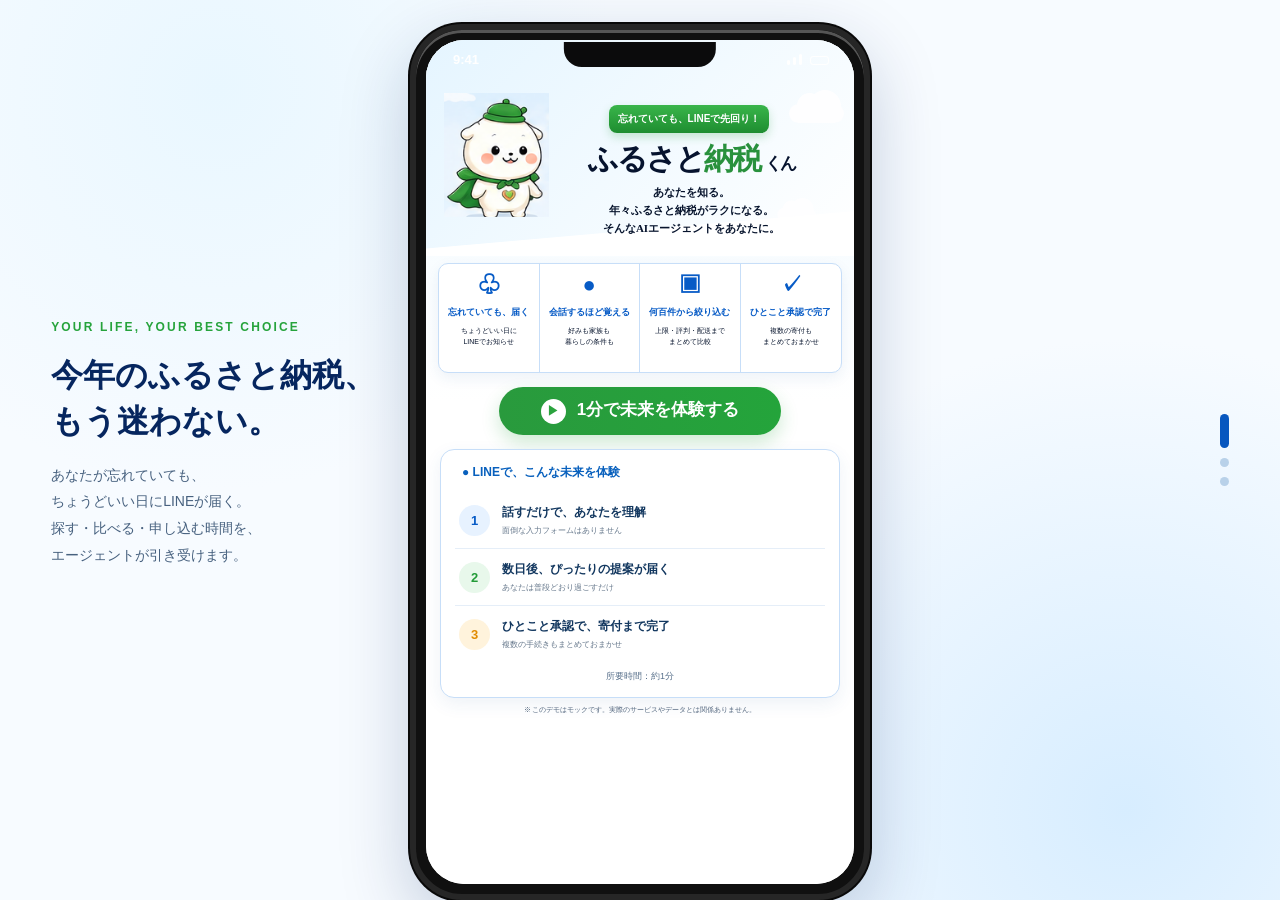
==== commit 4922dec6: "Adjust desktop introduction line breaks" ====
--- a/index.html
+++ b/index.html
@@ -53,19 +53,19 @@
       border-right-width: 7px;
       border-top-color: #8de055;
     }
-    .bubble time {
-      right: -30px;
-      bottom: 0;
+    /* 投稿日時・既読は吹き出しの外側（相手は右、自分は左）に置く */
+    .message-row .bubble { flex: 0 1 auto; min-width: 0; }
+    .message-row > time {
+      flex: 0 0 auto;
+      align-self: flex-end;
       font-size: 7px;
-      line-height: 1.2;
+      font-weight: 500;
+      line-height: 1.3;
       color: #40566a;
-    }
-    .message-row.user .bubble time {
-      left: -34px;
-      bottom: 0;
-      min-width: 27px;
-      text-align: right;
-    }
+      white-space: nowrap;
+    }
+    .message-row.agent > time { margin-left: -2px; }
+    .message-row.user > time { margin-right: -1px; text-align: right; }
     .chat-body .profile-confirm-card,
     .chat-body .proposal-card,
     .chat-body .review-card,
@@ -109,6 +109,104 @@
     }
     .quick-replies button:hover { background: #84d94f; box-shadow: none; }
     .quick-replies button:hover::after { border-top-color: #84d94f; }
+    /* LINE実機（ライトブルーテーマ）のヘッダー・入力欄 */
+    .phone-screen.is-chat .status-bar { color: #fff; background: #84d0ef; }
+    .phone-screen.is-chat .status-icons i { background: #fff; }
+    .phone-screen.is-chat .status-icons b { border-color: #fff; }
+    .screen-chat .chat-header {
+      display: flex;
+      align-items: center;
+      gap: 4px;
+      height: 52px;
+      padding: 0 8px 0 4px;
+      background: #84d0ef;
+      color: #fff;
+      border: 0;
+    }
+    .chat-header svg,
+    .composer svg {
+      display: block;
+      fill: none;
+      stroke: currentColor;
+      stroke-width: 1.8;
+      stroke-linecap: round;
+      stroke-linejoin: round;
+    }
+    .chat-header .icon-button {
+      display: grid;
+      place-items: center;
+      width: 36px;
+      height: 40px;
+      padding: 0;
+      color: #fff;
+      transform: none;
+    }
+    .chat-header .icon-button svg { width: 23px; height: 23px; }
+    .chat-header > #back-home svg { width: 24px; height: 24px; stroke-width: 1.6; }
+    .chat-header .chat-title {
+      flex: 1;
+      display: flex;
+      align-items: center;
+      gap: 7px;
+      min-width: 0;
+      text-align: left;
+    }
+    .account-badge {
+      display: grid;
+      place-items: center;
+      flex: 0 0 auto;
+      width: 18px;
+      height: 18px;
+      border-radius: 50%;
+      background: #2fcf6f;
+    }
+    .account-badge svg { width: 14px; height: 14px; fill: #fff; stroke: none; }
+    .chat-header .chat-title h2 {
+      margin: 0;
+      color: #fff;
+      font-size: 16px;
+      font-weight: 700;
+      white-space: nowrap;
+      overflow: hidden;
+      text-overflow: ellipsis;
+    }
+    .chat-header .chat-actions { display: flex; align-items: center; gap: 2px; }
+    .chat-header .chat-actions .icon-button:first-child,
+    .chat-header .chat-actions .icon-button:last-child { transform: none; font-size: inherit; }
+    .screen-chat .composer {
+      display: flex;
+      align-items: center;
+      gap: 12px;
+      height: auto;
+      min-height: 52px;
+      padding: 8px 12px;
+      border: 0;
+      background: #e3f6fc;
+      color: #7fcfea;
+    }
+    .composer > svg { flex: 0 0 auto; width: 23px; height: 23px; }
+    .composer svg .fill { fill: currentColor; stroke: none; }
+    .composer-input {
+      flex: 1;
+      display: flex;
+      align-items: center;
+      justify-content: flex-end;
+      min-width: 0;
+      height: 36px;
+      padding: 0 6px;
+      border: 1px solid #cdecf7;
+      border-radius: 18px;
+      background: #f4fbfe;
+    }
+    .composer-input svg { width: 24px; height: 24px; }
+    /* iOSのドックアイコン */
+    .dock i {
+      overflow: hidden;
+      background: none;
+      font-size: 0;
+      box-shadow: 0 2px 6px rgba(0, 0, 0, .12);
+    }
+    .dock i svg { display: block; width: 100%; height: 100%; }
   </style>
 </head>
 <body>
@@ -116,7 +214,7 @@
     <div class="stage-copy" aria-hidden="true">
       <span>YOUR LIFE, YOUR BEST CHOICE</span>
       <strong>今年のふるさと納税、<br>もう迷わない。</strong>
-      <p>あなたが忘れていても、ちょうどいい日にLINEが届く。<br>探す・比べる・申し込む時間を、エージェントが引き受けます。</p>
+      <p>あなたが忘れていても、<br>ちょうどいい日にLINEが届く。<br>探す・比べる・申し込む時間を、<br>エージェントが引き受けます。</p>
     </div>
 
     <section class="phone" aria-label="ふるさと納税エージェント デモ">
@@ -170,21 +268,36 @@
             <span class="notification-copy"><b>ふるさと納税くん</b><small>今</small><strong id="notification-message">あなたに合いそうな、いい返礼品を3つ見つけたよー！ 🎁</strong></span>
           </button>
           <div class="tap-guide"><span>↗</span><p>タップして<br>チャットを開く</p></div>
-          <div class="dock" aria-hidden="true"><i>☎</i><i>✉</i><i>◉</i><i>●</i></div>
+          <div class="dock" aria-hidden="true">
+            <i><svg viewBox="0 0 60 60"><defs><linearGradient id="dock-green" x1="0" y1="0" x2="0" y2="1"><stop offset="0" stop-color="#84ef7c"/><stop offset="1" stop-color="#2dbd3b"/></linearGradient></defs><rect width="60" height="60" fill="url(#dock-green)"/><path fill="#fff" transform="translate(30 30) scale(1.18) translate(-30 -30)" d="M22.3 13.6c1.3-.4 2.7.2 3.4 1.4l3 5.4c.6 1.1.4 2.5-.5 3.4l-2.6 2.5c-.4.4-.5 1-.2 1.5 1.9 3.6 4.4 6.2 8 8.1.5.3 1.1.2 1.5-.2l2.5-2.6c.9-.9 2.3-1.1 3.4-.5l5.4 3c1.2.7 1.8 2.1 1.4 3.4l-.9 3c-.5 1.6-1.9 2.8-3.6 2.9-4 .2-9.9-1.4-15.9-7.4s-7.6-11.9-7.4-15.9c.1-1.7 1.3-3.1 2.9-3.6z"/></svg></i>
+            <i><svg viewBox="0 0 60 60"><defs><linearGradient id="dock-blue" x1="0" y1="0" x2="0" y2="1"><stop offset="0" stop-color="#2cc0fb"/><stop offset="1" stop-color="#1566df"/></linearGradient></defs><rect width="60" height="60" fill="#fff"/><circle cx="30" cy="30" r="22.5" fill="url(#dock-blue)"/><circle cx="30" cy="30" r="19.5" fill="none" stroke="#fff" stroke-width="2.4" stroke-dasharray=".45 2.1" opacity=".9"/><g transform="rotate(45 30 30)"><path fill="#ff3b30" d="M27.4 30 30 9.5l2.6 20.5z"/><path fill="#fff" d="M27.4 30 30 50.5l2.6-20.5z"/></g></svg></i>
+            <i><svg viewBox="0 0 60 60"><rect width="60" height="60" fill="url(#dock-green)"/><ellipse cx="30" cy="28.5" rx="19" ry="15" fill="#fff"/><path fill="#fff" d="M17.4 37.5c-.3 3.6-1.8 6.1-4.3 7.6 4.4.3 8.4-1 11.4-3.7z"/></svg></i>
+            <i><svg viewBox="0 0 60 60"><defs><linearGradient id="dock-red" x1="0" y1="0" x2="0" y2="1"><stop offset="0" stop-color="#fd6a80"/><stop offset="1" stop-color="#f7253d"/></linearGradient></defs><rect width="60" height="60" fill="url(#dock-red)"/><g fill="#fff"><path d="M23 19.5 42.5 14v5.6L25.8 24.4V42h-2.8z"/><path d="M39.7 15h2.8v23h-2.8z"/><ellipse cx="19.8" cy="42.5" rx="6.2" ry="4.9" transform="rotate(-18 19.8 42.5)"/><ellipse cx="36.5" cy="38.5" rx="6.2" ry="4.9" transform="rotate(-18 36.5 38.5)"/></g></svg></i>
+          </div>
         </section>
 
         <section class="screen screen-chat" data-screen="chat" aria-label="チャット画面">
           <header class="chat-header">
-            <button class="icon-button" id="back-home" aria-label="ホームに戻る">‹</button>
-            <div class="chat-title"><h2>ふるさと納税くん</h2></div>
-            <div class="chat-actions"><button class="icon-button" aria-label="検索">⌕</button><button class="icon-button" aria-label="メニュー">☰</button></div>
+            <button class="icon-button" id="back-home" aria-label="ホームに戻る"><svg viewBox="0 0 24 24" aria-hidden="true"><path d="M15 3.5 6.5 12l8.5 8.5"/></svg></button>
+            <div class="chat-title"><span class="account-badge" aria-hidden="true"><svg viewBox="0 0 24 24"><path d="m12 6.6 1.6 3.3 3.6.5-2.6 2.5.6 3.6-3.2-1.7-3.2 1.7.6-3.6-2.6-2.5 3.6-.5z"/></svg></span><h2>ふるさと納税くん</h2></div>
+            <div class="chat-actions">
+              <button class="icon-button" aria-label="トーク内検索"><svg viewBox="0 0 24 24" aria-hidden="true"><circle cx="10.5" cy="10.5" r="7.5"/><path d="M10.5 6.5v4.2l2.8 1.6M16 16l5 5"/></svg></button>
+              <button class="icon-button" aria-label="メニュー"><svg viewBox="0 0 24 24" aria-hidden="true"><path d="M4 5.5h16M4 12h16M4 18.5h16"/></svg></button>
+              <button class="icon-button" aria-label="設定"><svg viewBox="0 0 24 24" aria-hidden="true"><circle cx="12" cy="12" r="3"/><path d="M19.4 15a1.65 1.65 0 0 0 .33 1.82l.06.06a2 2 0 0 1-2.83 2.83l-.06-.06a1.65 1.65 0 0 0-1.82-.33 1.65 1.65 0 0 0-1 1.51V21a2 2 0 0 1-4 0v-.09A1.65 1.65 0 0 0 9 19.4a1.65 1.65 0 0 0-1.82.33l-.06.06a2 2 0 0 1-2.83-2.83l.06-.06a1.65 1.65 0 0 0 .33-1.82 1.65 1.65 0 0 0-1.51-1H3a2 2 0 0 1 0-4h.09A1.65 1.65 0 0 0 4.6 9a1.65 1.65 0 0 0-.33-1.82l-.06-.06a2 2 0 0 1 2.83-2.83l.06.06a1.65 1.65 0 0 0 1.82.33H9a1.65 1.65 0 0 0 1-1.51V3a2 2 0 0 1 4 0v.09a1.65 1.65 0 0 0 1 1.51 1.65 1.65 0 0 0 1.82-.33l.06-.06a2 2 0 0 1 2.83 2.83l-.06.06a1.65 1.65 0 0 0-.33 1.82V9a1.65 1.65 0 0 0 1.51 1H21a2 2 0 0 1 0 4h-.09a1.65 1.65 0 0 0-1.51 1z"/></svg></button>
+            </div>
           </header>
           <div class="chat-body" id="chat-body" aria-live="polite">
             <div class="day-label">1月1日</div>
             <div id="dynamic-messages"></div>
           </div>
           <div class="quick-replies is-hidden" id="quick-replies"></div>
-          <div class="composer" aria-hidden="true"><b>＋</b><span>▣</span><span>▧</span><p>メッセージを入力</p><span>☺</span><span>♩</span></div>
+          <div class="composer" aria-hidden="true">
+            <svg viewBox="0 0 24 24"><path d="M12 3v18M3 12h18"/></svg>
+            <svg viewBox="0 0 24 24"><path d="M8.5 5.5 9.8 3.5h4.4l1.3 2H19a2 2 0 0 1 2 2V18a2 2 0 0 1-2 2H5a2 2 0 0 1-2-2V7.5a2 2 0 0 1 2-2z"/><circle cx="12" cy="12.5" r="3.5"/></svg>
+            <svg viewBox="0 0 24 24"><rect x="3.5" y="3.5" width="17" height="17" rx="2.5"/><path class="fill" d="m7.5 16.5 5-6.5 4 6.5z"/><circle class="fill" cx="16" cy="8" r="1.2"/></svg>
+            <div class="composer-input"><svg viewBox="0 0 24 24"><circle cx="12" cy="12" r="9"/><circle class="fill" cx="9" cy="10" r="1.1"/><circle class="fill" cx="15" cy="10" r="1.1"/><path d="M8.3 14.2a4.5 4.5 0 0 0 7.4 0"/></svg></div>
+            <svg viewBox="0 0 24 24"><rect x="9" y="3" width="6" height="11" rx="3"/><path d="M5.5 11a6.5 6.5 0 0 0 13 0M12 17.5V21"/></svg>
+          </div>
         </section>
         <button class="demo-ending" id="demo-ending" hidden aria-label="デモは終了です。体験ありがとうございました。タップしてホームへ戻る">
           <strong>デモは終了です。</strong>
--- a/styles.css
+++ b/styles.css
@@ -53,10 +53,14 @@
     overflow-wrap: anywhere;
   }
   .primary-cta { width: min(320px, calc(100% - 32px)); }
-  .benefits { grid-template-columns: repeat(4, minmax(0, 1fr)); }
-  .benefits strong { white-space: normal; }
+  .benefits { grid-template-columns: repeat(2, minmax(0, 1fr)); }
+  .benefits article { min-height: 148px; padding: 16px 10px; }
+  .benefits article:nth-child(2n) { border-right: 0; }
+  .benefits article:nth-child(-n+2) { border-bottom: 1px solid var(--line); }
+  .benefits .icon { font-size: 26px; margin-bottom: 10px; }
+  .benefits strong { font-size: 14px; line-height: 1.6; white-space: normal; }
+  .benefits span { margin-top: 7px; font-size: 14px; line-height: 1.65; }
   .journey-card li > b { flex-shrink: 0; }
-  .composer p { min-width: 0; white-space: nowrap; }
 }
 
 @media (max-width: 360px) {
@@ -67,7 +71,7 @@
 }
 
 /* Keep notification actions reachable on short screens and in landscape. */
-@media (max-width: 767px) and (max-height: 700px) {
+@media (max-width: 767px) {
   .screen-notification {
     overflow-y: auto;
     display: flex;
@@ -87,3 +91,149 @@
   .tap-guide p { font-size: 15px; }
   .dock { margin-top: auto; }
 }
+
+/* Readable mobile type, including text in the optional home themes. */
+@media (max-width: 767px) {
+  .phone-screen { font-size: 16px; line-height: 1.6; }
+  .phone-screen .status-bar { font-size: 14px; }
+  .phone-screen .screen-home .home-sky {
+    display: grid;
+    grid-template-columns: minmax(0, 1fr) minmax(0, 2fr);
+    align-items: center;
+    gap: 16px;
+    height: auto;
+    min-height: 0;
+    padding: 48px 16px 28px;
+  }
+  .phone-screen .screen-home .agent-pill {
+    grid-column: 1 / -1;
+    justify-self: center;
+    margin: 0;
+    font-size: 14px;
+    line-height: 1.6;
+    white-space: normal;
+  }
+  .phone-screen .screen-home .mascot-large {
+    position: relative;
+    grid-column: 1;
+    grid-row: 2 / 4;
+    inset: auto;
+    width: min(100%, 128px);
+    height: auto;
+    aspect-ratio: 88 / 104;
+    justify-self: center;
+    transform: none;
+    background-size: 1200% auto;
+    background-position: 2.583% 7.167%;
+  }
+  .phone-screen .screen-home .home-sky h1 {
+    grid-column: 2;
+    grid-row: 2;
+    align-self: end;
+    text-align: left;
+    white-space: normal;
+    margin: 0;
+    font-size: clamp(24px, 6.5vw, 32px);
+    letter-spacing: -.06em;
+  }
+  .phone-screen .screen-home .home-sky h1 small { font-size: 16px; }
+  .phone-screen .screen-home .home-sky p {
+    grid-column: 2;
+    grid-row: 3;
+    align-self: start;
+    text-align: left;
+    margin: 0;
+    font-size: 16px;
+    line-height: 1.8;
+  }
+  .phone-screen .screen-home .benefits strong { font-size: 14px; }
+  .phone-screen .screen-home .benefits span { font-size: 14px; }
+  .phone-screen .screen-home .primary-cta {
+    height: auto;
+    min-height: 50px;
+    padding: 12px;
+    font-size: 16px;
+    line-height: 1.6;
+  }
+  .phone-screen .screen-home .primary-cta span { font-size: 14px; }
+  .phone-screen .screen-home .section-title,
+  .phone-screen .screen-home .journey-card li strong { font-size: 16px; line-height: 1.6; }
+  .phone-screen .screen-home .journey-card li { align-items: flex-start; }
+  .phone-screen .screen-home .journey-card li > b,
+  .phone-screen .screen-home .journey-card li small,
+  .phone-screen .screen-home .journey-card > p,
+  .phone-screen .screen-home .mock-note { font-size: 14px; line-height: 1.7; }
+  .phone-screen .screen-home .mock-note { margin: 16px; }
+  .phone-screen .chat-app strong,
+  .phone-screen .notification-copy small { font-size: 14px; }
+  .phone-screen .notification-copy { min-width: 0; }
+  .phone-screen .notification-copy > b { display: block; padding-right: 24px; font-size: 16px; }
+  .phone-screen .notification-copy strong { font-size: 16px; overflow-wrap: anywhere; }
+  .phone-screen .tap-guide p { font-size: 16px; }
+  .phone-screen .chat-title h2 { font-size: 16px; }
+  .phone-screen .day-label { font-size: 14px; }
+  .phone-screen .message-row .bubble {
+    max-width: calc(100% - 39px);
+    min-width: 0;
+    padding: 10px 12px;
+    font-size: 16px;
+    line-height: 1.6;
+    overflow-wrap: anywhere;
+  }
+  .phone-screen .message-row.user .bubble { max-width: calc(100% - 60px); }
+  .phone-screen .message-row > time { font-size: 10px; line-height: 1.3; }
+  .phone-screen .bubble small,
+  .phone-screen .message-product-link { font-size: 14px; line-height: 1.6; }
+  .phone-screen .screen-chat .quick-replies {
+    position: relative;
+    inset: auto;
+    margin: 0 8px;
+    max-height: 40%;
+    padding: 10px 8px 12px 0;
+  }
+  .phone-screen .screen-chat .quick-replies button,
+  .phone-screen .screen-chat .quick-replies button:first-child {
+    font-size: 16px;
+    line-height: 1.6;
+    min-height: 44px;
+    max-width: 100%;
+  }
+  .phone-screen .chat-body :is(.profile-confirm-card, .proposal-card, .review-card, .complete-card, .one-stop-card, .memory-card, .processing-card) {
+    margin-left: 0;
+    margin-right: 0;
+    font-size: 16px;
+    overflow-wrap: anywhere;
+  }
+  .phone-screen .chat-body :is(article h3, article dd, article strong, .products b, .flex-actions button, .restart-button) {
+    font-size: 16px;
+    line-height: 1.6;
+  }
+  .phone-screen .chat-body :is(article small, article dt, article p, .profile-confirm-limit span, .one-stop-head span, .review-total span, .campaign-badge, .product-photo, .products em, .proposal-summary ul, .proposal-link, .delivery-list div, .step) {
+    font-size: 14px;
+    line-height: 1.6;
+  }
+  .phone-screen .profile-confirm-card dl { grid-template-columns: minmax(0, 1fr); }
+  .phone-screen .profile-confirm-hero > div:last-child { min-width: 0; }
+  .phone-screen .products { display: flex; flex-direction: column; gap: 16px; }
+  .phone-screen .products > div {
+    display: grid;
+    grid-template-columns: 80px minmax(0, 1fr);
+    gap: 4px 10px;
+    align-items: start;
+  }
+  .phone-screen .product-photo { grid-row: 1 / 3; min-height: 80px; }
+  .phone-screen .products b { white-space: normal; }
+  .phone-screen .proposal-summary { grid-template-columns: repeat(2, minmax(0, 1fr)); gap: 12px; }
+  .phone-screen .proposal-summary p { padding: 0; border: 0; }
+  .phone-screen .proposal-summary ul { grid-column: 1 / -1; padding-left: 0; }
+  .phone-screen :is(.review-card, .one-stop-card) dl div,
+  .phone-screen .delivery-list div { display: grid; gap: 4px; padding: 10px 0; }
+  .phone-screen :is(.review-card, .one-stop-card) dd { text-align: left; }
+  .phone-screen .review-total { flex-wrap: wrap; gap: 6px 12px; }
+  .phone-screen .memory-card > div:last-child { min-width: 0; }
+  .phone-screen .time-transition { padding: 24px; }
+  .phone-screen .time-transition small,
+  .phone-screen .time-transition span,
+  .phone-screen .demo-ending small { font-size: 14px; line-height: 1.6; }
+  .phone-screen .demo-ending span { font-size: 16px; }
+}
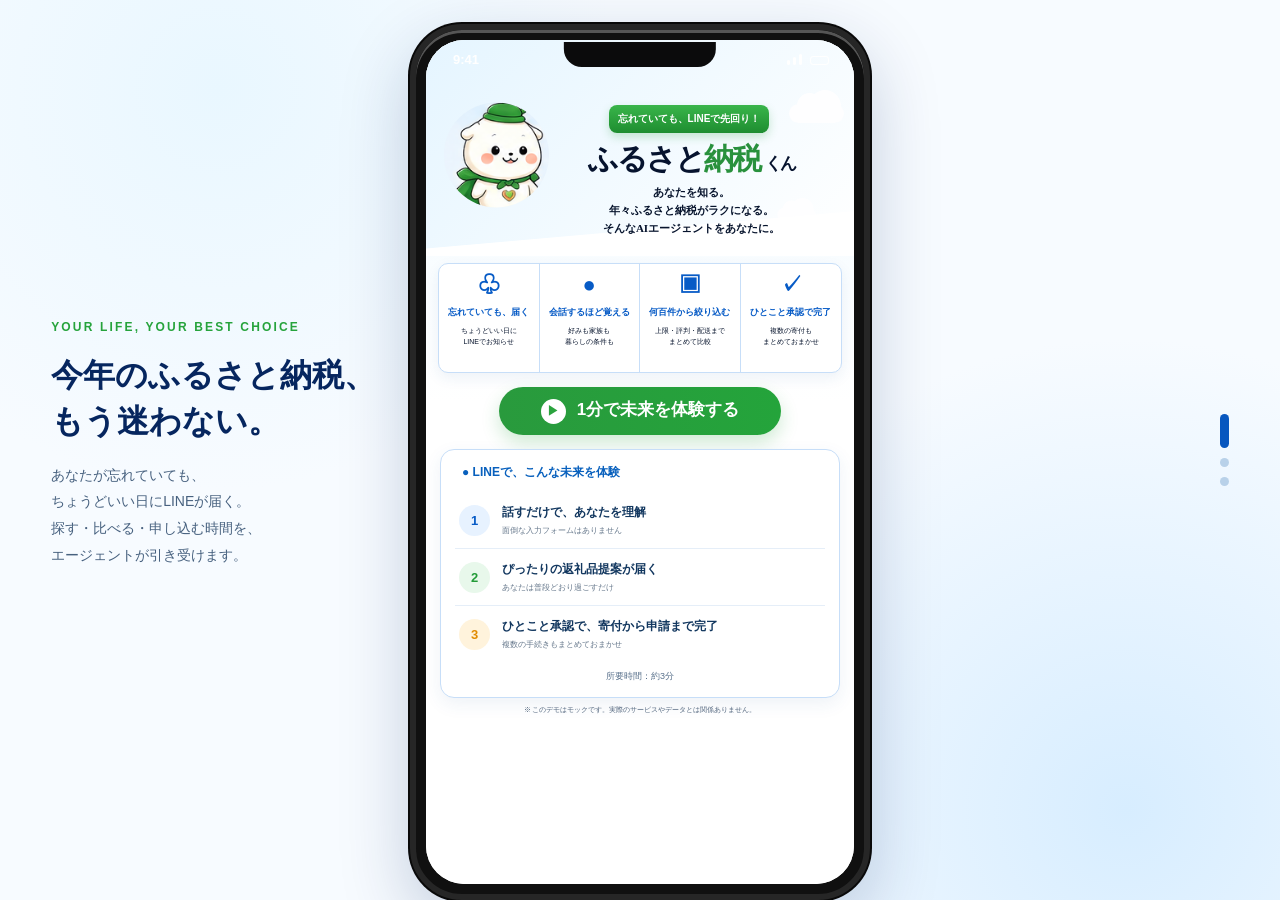
==== commit 2d6d355b: "Update journey descriptions and estimated duration" ====
--- a/index.html
+++ b/index.html
@@ -247,10 +247,10 @@
             <div class="section-title">● LINEで、こんな未来を体験</div>
             <ol>
               <li><b>1</b><span><strong>話すだけで、あなたを理解</strong><small>面倒な入力フォームはありません</small></span></li>
-              <li><b>2</b><span><strong>数日後、ぴったりの提案が届く</strong><small>あなたは普段どおり過ごすだけ</small></span></li>
-              <li><b>3</b><span><strong>ひとこと承認で、寄付まで完了</strong><small>複数の手続きもまとめておまかせ</small></span></li>
+              <li><b>2</b><span><strong>ぴったりの返礼品提案が届く</strong><small>あなたは普段どおり過ごすだけ</small></span></li>
+              <li><b>3</b><span><strong>ひとこと承認で、寄付から申請まで完了</strong><small>複数の手続きもまとめておまかせ</small></span></li>
             </ol>
-            <p>所要時間：約1分</p>
+            <p>所要時間：約3分</p>
           </section>
           <p class="mock-note">※ このデモはモックです。実際のサービスやデータとは関係ありません。</p>
         </section>
--- a/styles.css
+++ b/styles.css
@@ -18,6 +18,8 @@
 .demo-ending span{margin-top:12px;font-size:17px;line-height:1.8}
 .demo-ending small{margin-top:40px;font-size:12px;color:#aaa}
 .demo-ending:focus-visible{outline:2px solid #fff;outline-offset:-8px}
+
+.phone-screen .screen-home .mascot-large { clip-path: circle(closest-side); }
 
 /* On mobile, the demo screen fills the viewport without the device frame. */
 @media (max-width: 767px) {
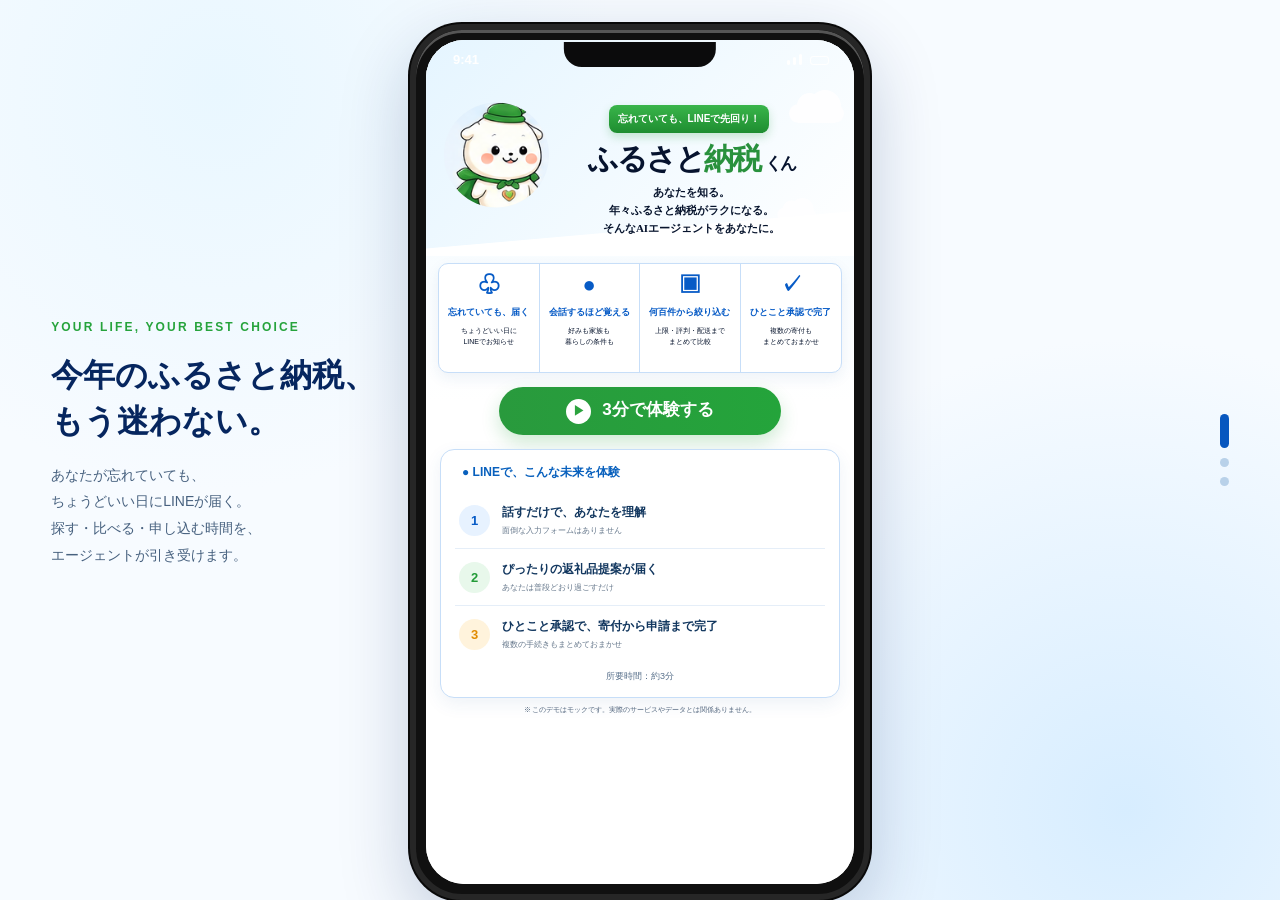
==== commit 60c62646: "Rename demo start button to a three-minute experience" ====
--- a/index.html
+++ b/index.html
@@ -241,7 +241,7 @@
             <article><b class="icon">✓</b><strong>ひとこと承認で完了</strong><span>複数の寄付も<br>まとめておまかせ</span></article>
           </div>
 
-          <button class="primary-cta" id="start-demo"><span>▶</span> 1分で未来を体験する</button>
+          <button class="primary-cta" id="start-demo"><span>▶</span> 3分で体験する</button>
 
           <section class="journey-card">
             <div class="section-title">● LINEで、こんな未来を体験</div>
